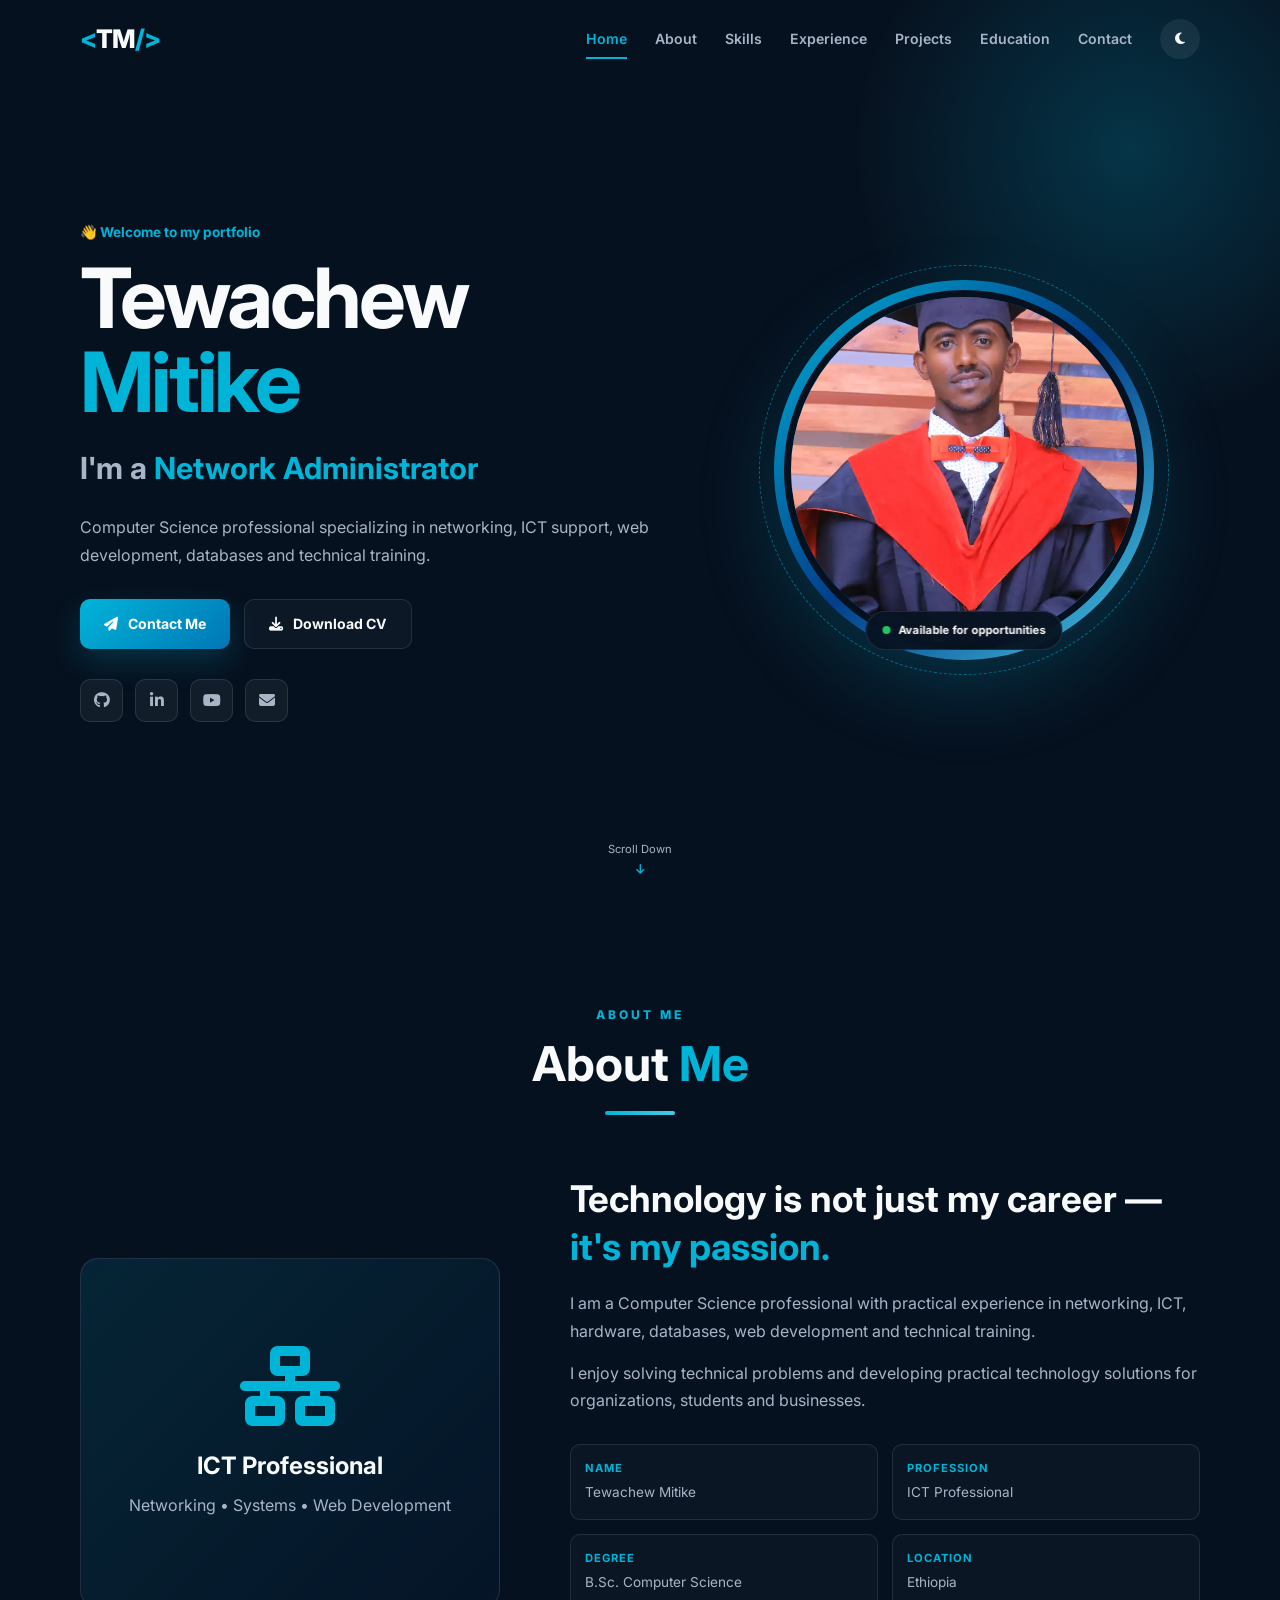
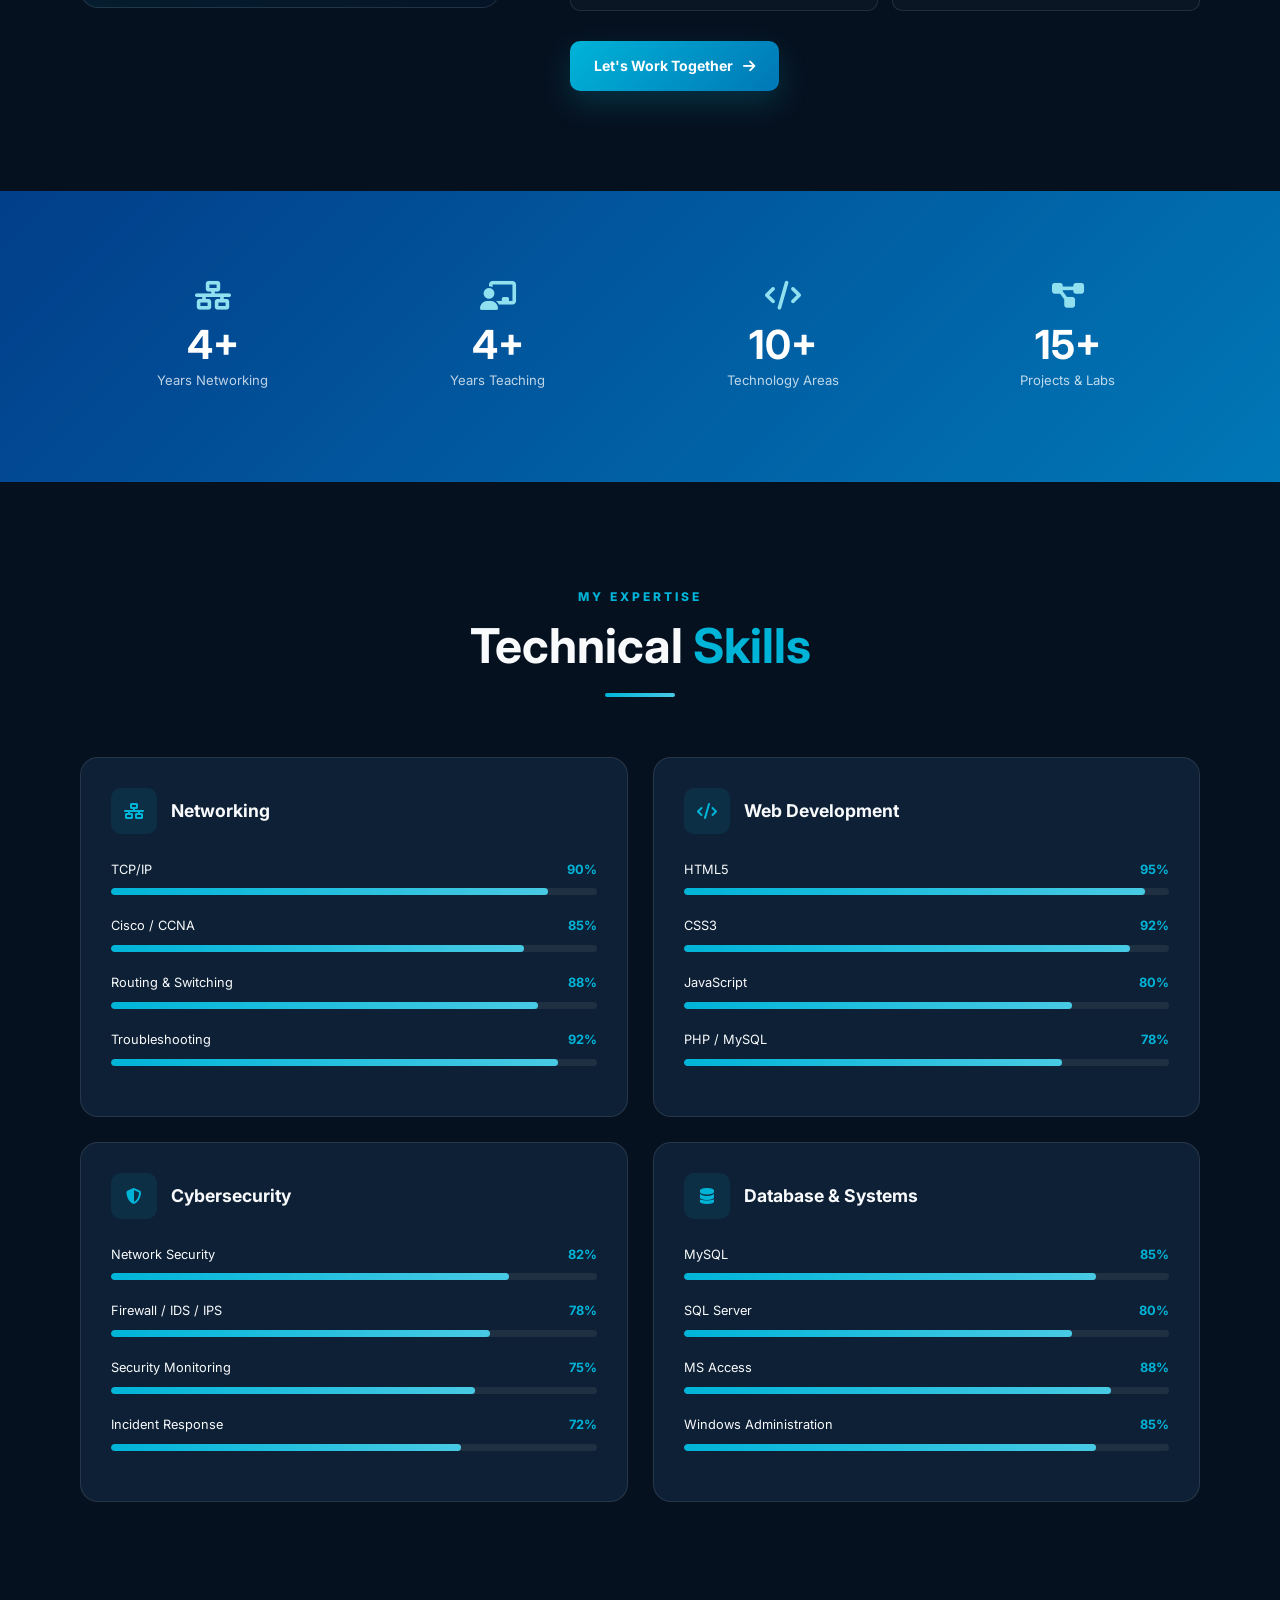
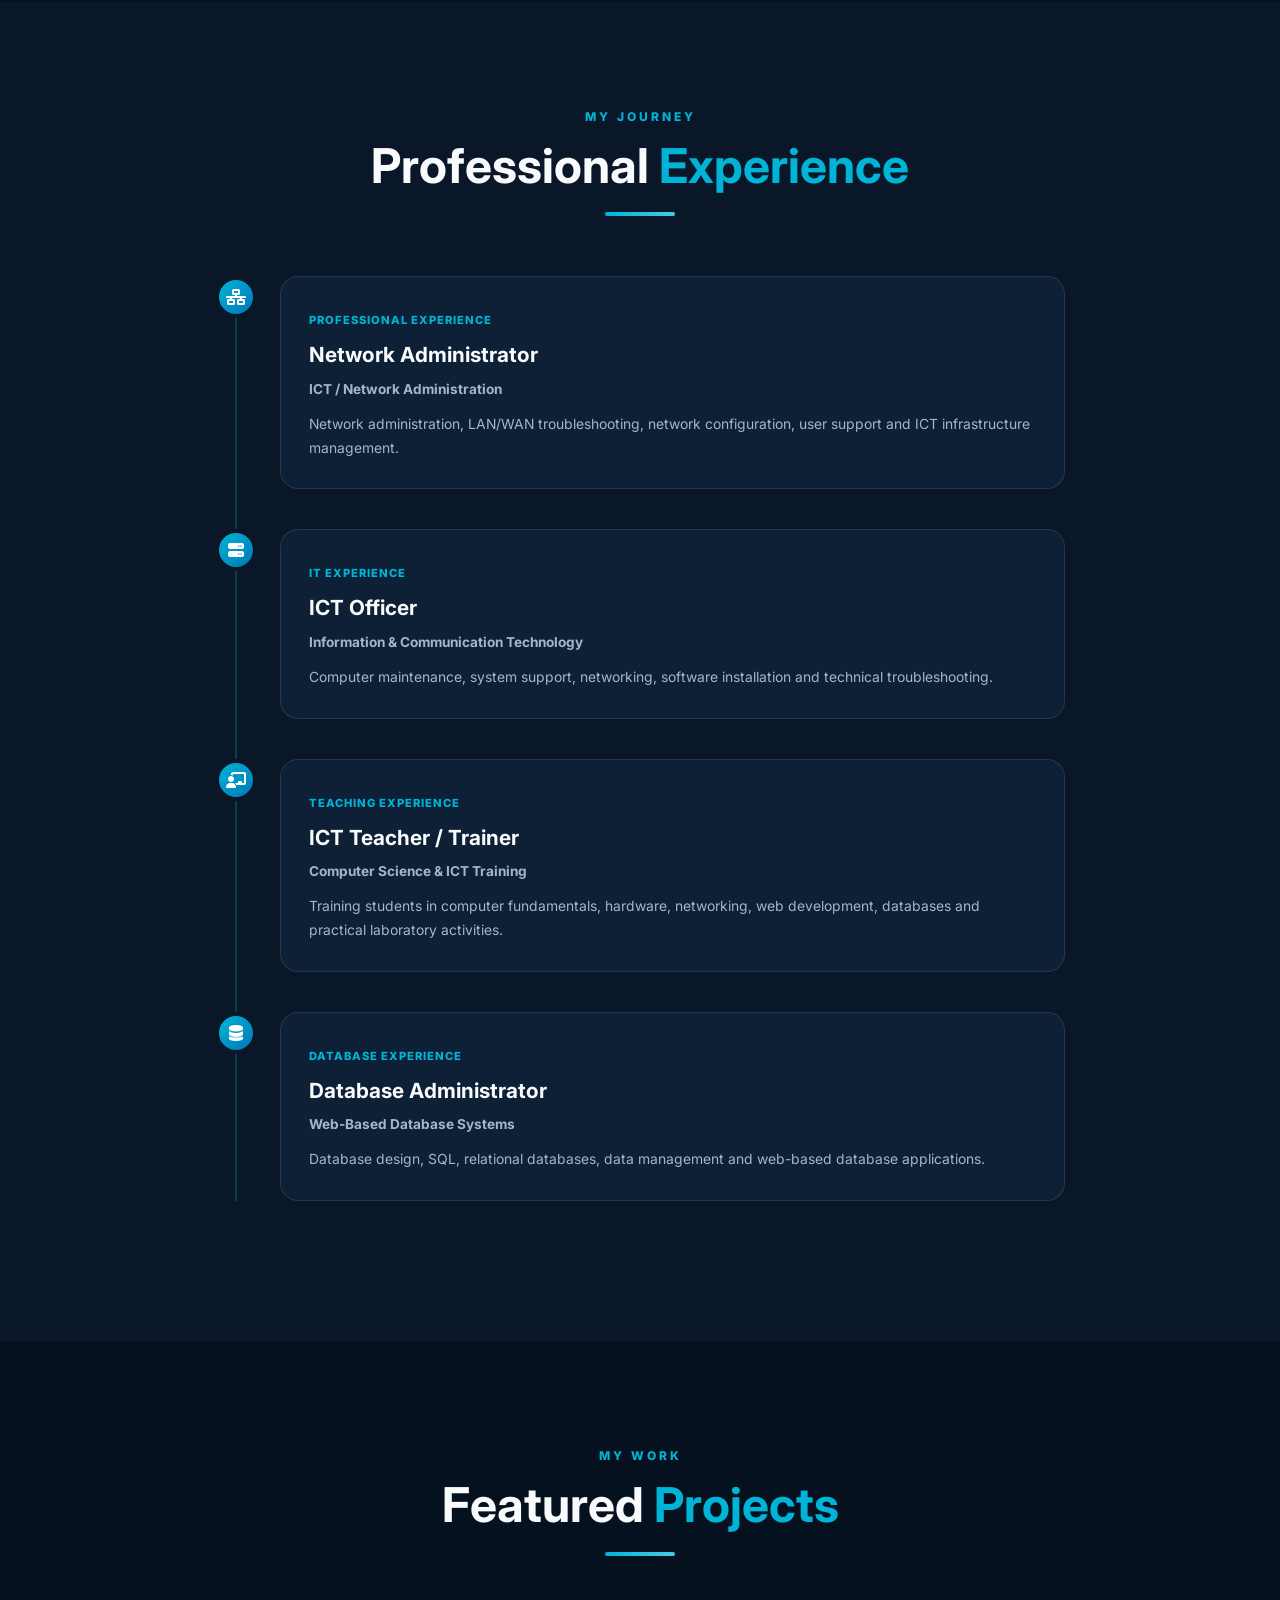
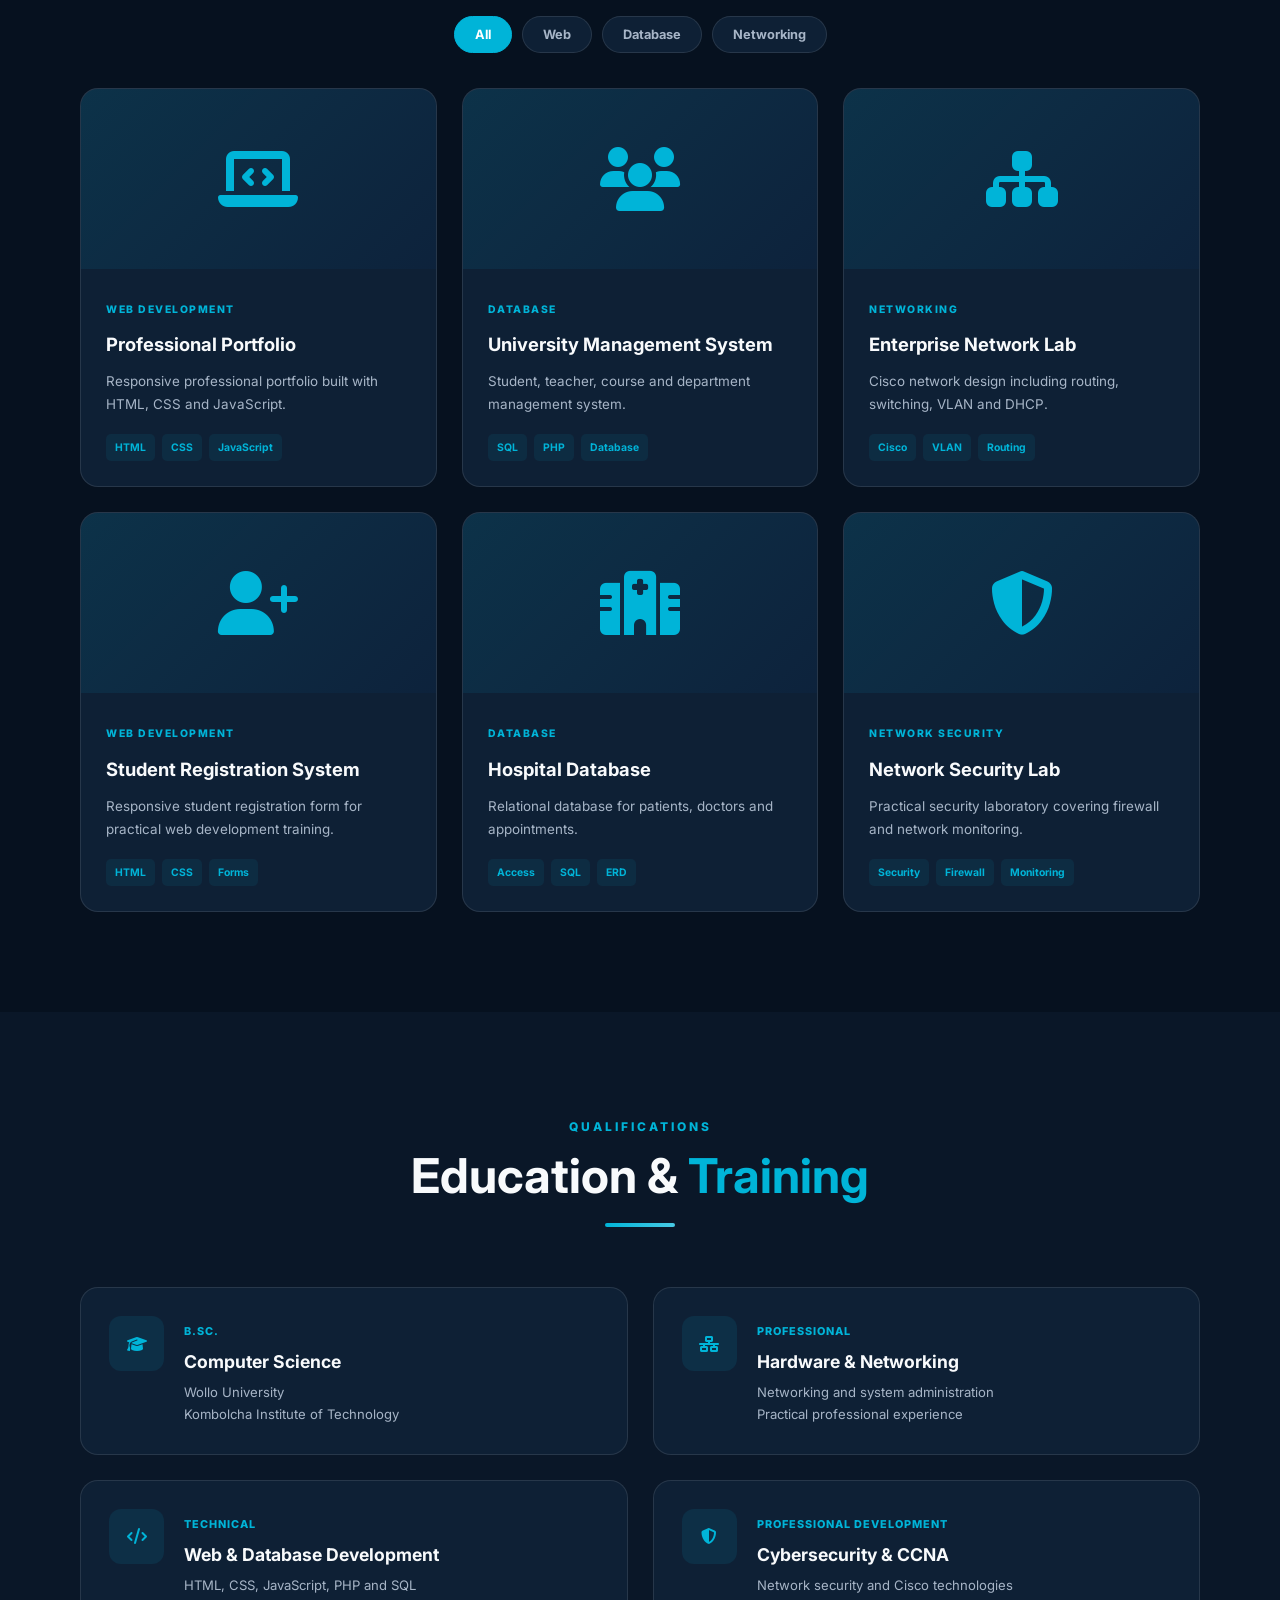
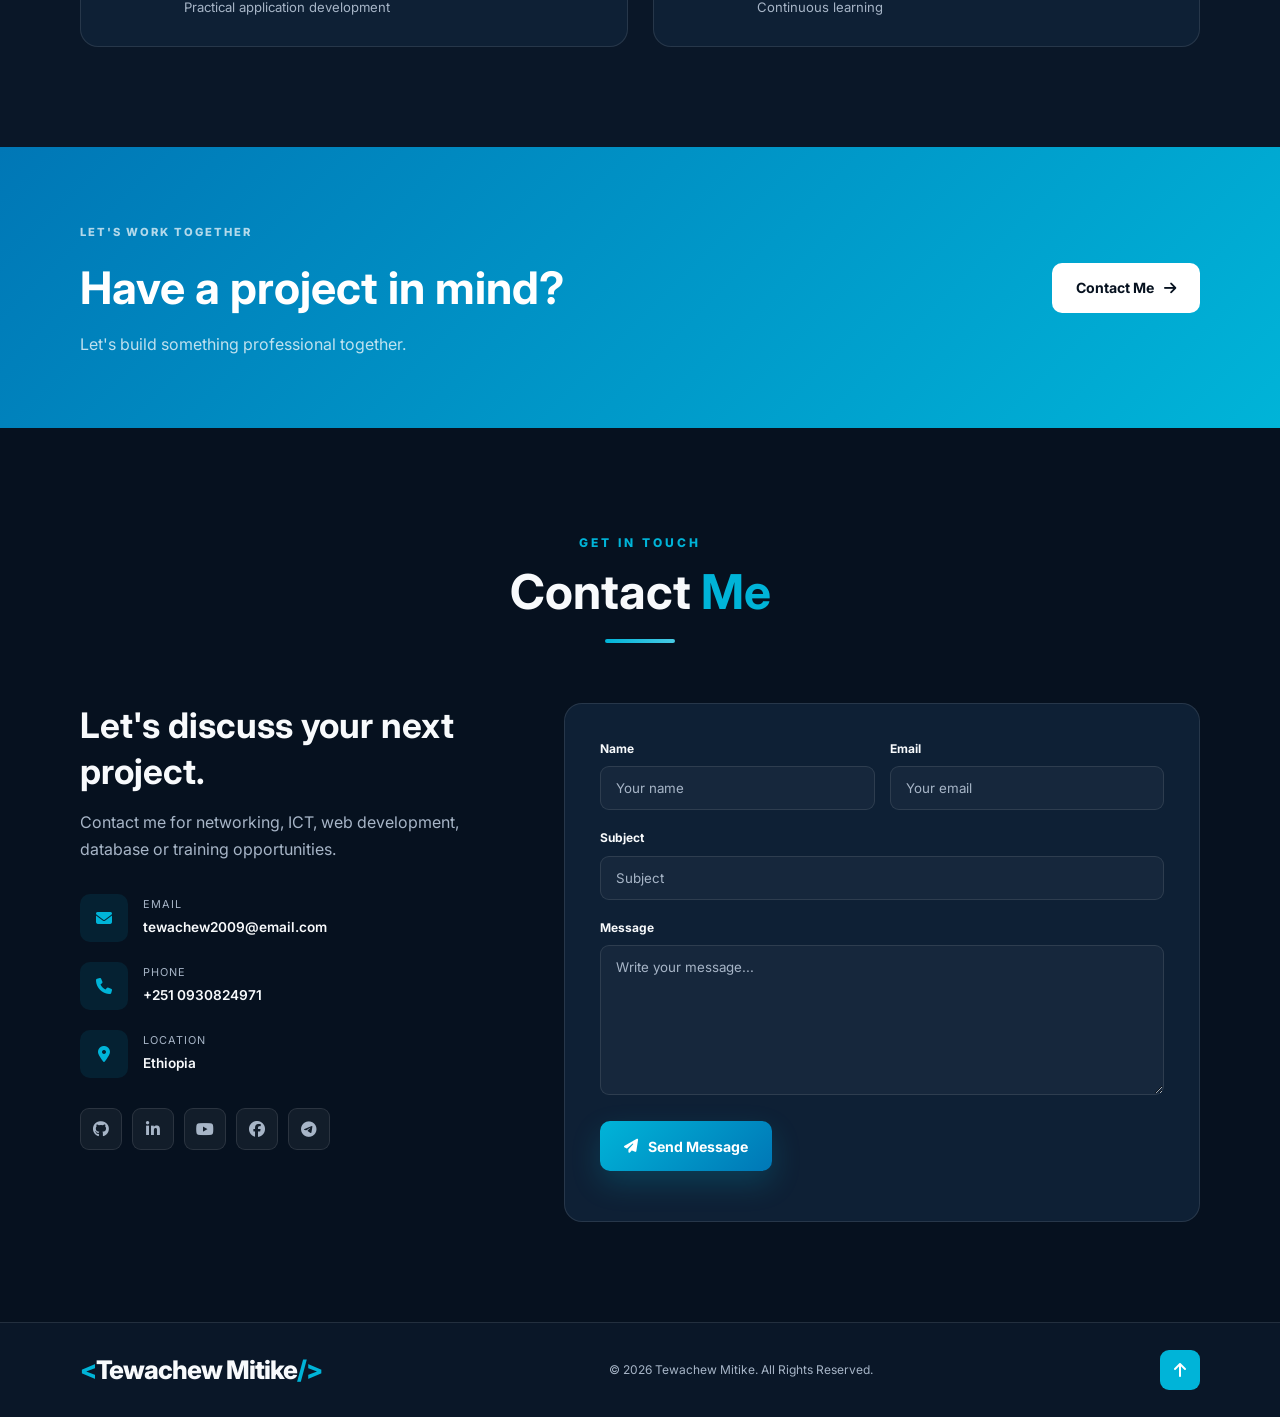
==== indx.html @ 10337244 "Update print statement from 'Hello' to 'Goodbye'" ====
<!DOCTYPE html>
<html lang="en">
<head>
    <meta charset="UTF-8">

    <meta name="viewport"
          content="width=device-width, initial-scale=1.0">

    <meta name="description"
          content="Tewachew Mitike - Network Administrator, ICT Officer and Web Developer">

    <meta name="author" content="Tewachew Mitike">

    <title>Tewachew Mitike | ICT Professional</title>

    <!-- Google Font -->
    <link rel="preconnect" href="https://fonts.googleapis.com">
    <link rel="preconnect"
          href="https://fonts.gstatic.com"
          crossorigin>

    <link href="https://fonts.googleapis.com/css2?family=Inter:wght@400;500;600;700;800&display=swap"
          rel="stylesheet">

    <!-- Font Awesome -->
    <link rel="stylesheet"
          href="https://cdnjs.cloudflare.com/ajax/libs/font-awesome/6.7.2/css/all.min.css">

    <!-- CSS -->
    <link rel="stylesheet" href="style.css">
</head>

<body>

<!-- ================= PRELOADER ================= -->

<div class="preloader" id="preloader">
    <div class="loader"></div>
</div>


<!-- ================= NAVBAR ================= -->

<header class="header" id="header">

    <nav class="navbar container">

        <a href="#home" class="logo">
            <span>&lt;</span>TM<span>/&gt;</span>
        </a>

        <div class="nav-menu" id="navMenu">

            <a href="#home" class="nav-link active">Home</a>
            <a href="#about" class="nav-link">About</a>
            <a href="#skills" class="nav-link">Skills</a>
            <a href="#experience" class="nav-link">Experience</a>
            <a href="#projects" class="nav-link">Projects</a>
            <a href="#education" class="nav-link">Education</a>
            <a href="#contact" class="nav-link">Contact</a>

            <button class="theme-btn"
                    id="themeBtn"
                    aria-label="Change theme">
                <i class="fas fa-moon"></i>
            </button>

        </div>

        <button class="menu-btn"
                id="menuBtn"
                aria-label="Open menu">

            <i class="fas fa-bars"></i>

        </button>

    </nav>

</header>


<!-- ================= MAIN ================= -->

<main>


<!-- ================= HERO ================= -->

<section class="hero" id="home">

    <div class="hero-background"></div>

    <div class="container hero-container">

        <div class="hero-content reveal">

            <span class="welcome">
                👋 Welcome to my portfolio
            </span>

            <h1>
                Tewachew
                <span>Mitike</span>
            </h1>

            <h2>
                I'm a
                <span id="typing"></span>
            </h2>

            <p>
                Computer Science professional specializing in
                networking, ICT support, web development,
                databases and technical training.
            </p>

            <div class="hero-buttons">

                <a href="#contact"
                   class="btn btn-primary">

                    <i class="fas fa-paper-plane"></i>

                    Contact Me

                </a>

                <a href="TewachewCV 1431.pdf"
                   class="btn btn-outline"
                   download>

                    <i class="fas fa-download"></i>

                    Download CV

                </a>

            </div>


            <div class="social-links">

                <a href="https://github.com/"
                   target="_blank"
                   aria-label="GitHub">

                    <i class="fab fa-github"></i>

                </a>

                <a href="https://www.linkedin.com/"
                   target="_blank"
                   aria-label="LinkedIn">

                    <i class="fab fa-linkedin-in"></i>

                </a>

                <a href="https://youtube.com/"
                   target="_blank"
                   aria-label="YouTube">

                    <i class="fab fa-youtube"></i>

                </a>

                <a href="mailto:your@email.com"
                   aria-label="Email">

                    <i class="fas fa-envelope"></i>

                </a>

            </div>

        </div>


        <div class="hero-image reveal">

            <div class="image-circle">

                <img src="profile.jpg"
                     alt="Tewachew Mitike">

            </div>

            <div class="available">
                <span></span>
                Available for opportunities
            </div>

        </div>

    </div>


    <a href="#about" class="scroll-down">

        <span>Scroll Down</span>

        <i class="fas fa-arrow-down"></i>

    </a>

</section>


<!-- ================= ABOUT ================= -->

<section class="section" id="about">

    <div class="container">

        <div class="section-title reveal">

            <span>ABOUT ME</span>

            <h2>
                About <strong>Me</strong>
            </h2>

            <div class="line"></div>

        </div>


        <div class="about-grid">

            <div class="about-card reveal">

                <i class="fas fa-network-wired"></i>

                <h3>
                    ICT Professional
                </h3>

                <p>
                    Networking • Systems • Web Development
                </p>

            </div>


            <div class="about-content reveal">

                <h3>
                    Technology is not just my career —
                    <span>it's my passion.</span>
                </h3>

                <p>
                    I am a Computer Science professional with
                    practical experience in networking, ICT,
                    hardware, databases, web development and
                    technical training.
                </p>

                <p>
                    I enjoy solving technical problems and
                    developing practical technology solutions
                    for organizations, students and businesses.
                </p>


                <div class="personal-info">

                    <div>
                        <strong>Name</strong>
                        <span>Tewachew Mitike</span>
                    </div>

                    <div>
                        <strong>Profession</strong>
                        <span>ICT Professional</span>
                    </div>

                    <div>
                        <strong>Degree</strong>
                        <span>B.Sc. Computer Science</span>
                    </div>

                    <div>
                        <strong>Location</strong>
                        <span>Ethiopia</span>
                    </div>

                </div>

                <a href="#contact"
                   class="btn btn-primary">

                    Let's Work Together

                    <i class="fas fa-arrow-right"></i>

                </a>

            </div>

        </div>

    </div>

</section>


<!-- ================= STATS ================= -->

<section class="stats">

    <div class="container stats-grid">

        <div class="stat reveal">

            <i class="fas fa-network-wired"></i>

            <h3>
                <span data-target="4">0</span>+
            </h3>

            <p>
                Years Networking
            </p>

        </div>


        <div class="stat reveal">

            <i class="fas fa-chalkboard-teacher"></i>

            <h3>
                <span data-target="4">0</span>+
            </h3>

            <p>
                Years Teaching
            </p>

        </div>


        <div class="stat reveal">

            <i class="fas fa-code"></i>

            <h3>
                <span data-target="10">0</span>+
            </h3>

            <p>
                Technology Areas
            </p>

        </div>


        <div class="stat reveal">

            <i class="fas fa-project-diagram"></i>

            <h3>
                <span data-target="15">0</span>+
            </h3>

            <p>
                Projects & Labs
            </p>

        </div>

    </div>

</section>


<!-- ================= SKILLS ================= -->

<section class="section" id="skills">

    <div class="container">

        <div class="section-title reveal">

            <span>MY EXPERTISE</span>

            <h2>
                Technical <strong>Skills</strong>
            </h2>

            <div class="line"></div>

        </div>


        <div class="skills-grid">


            <div class="skill-card reveal">

                <div class="skill-heading">

                    <div class="skill-icon">
                        <i class="fas fa-network-wired"></i>
                    </div>

                    <h3>Networking</h3>

                </div>


                <div class="skill">

                    <div>
                        <span>TCP/IP</span>
                        <b>90%</b>
                    </div>

                    <div class="progress">
                        <span style="width:90%"></span>
                    </div>

                </div>


                <div class="skill">

                    <div>
                        <span>Cisco / CCNA</span>
                        <b>85%</b>
                    </div>

                    <div class="progress">
                        <span style="width:85%"></span>
                    </div>

                </div>


                <div class="skill">

                    <div>
                        <span>Routing & Switching</span>
                        <b>88%</b>
                    </div>

                    <div class="progress">
                        <span style="width:88%"></span>
                    </div>

                </div>


                <div class="skill">

                    <div>
                        <span>Troubleshooting</span>
                        <b>92%</b>
                    </div>

                    <div class="progress">
                        <span style="width:92%"></span>
                    </div>

                </div>

            </div>


            <div class="skill-card reveal">

                <div class="skill-heading">

                    <div class="skill-icon">
                        <i class="fas fa-code"></i>
                    </div>

                    <h3>Web Development</h3>

                </div>


                <div class="skill">

                    <div>
                        <span>HTML5</span>
                        <b>95%</b>
                    </div>

                    <div class="progress">
                        <span style="width:95%"></span>
                    </div>

                </div>


                <div class="skill">

                    <div>
                        <span>CSS3</span>
                        <b>92%</b>
                    </div>

                    <div class="progress">
                        <span style="width:92%"></span>
                    </div>

                </div>


                <div class="skill">

                    <div>
                        <span>JavaScript</span>
                        <b>80%</b>
                    </div>

                    <div class="progress">
                        <span style="width:80%"></span>
                    </div>

                </div>


                <div class="skill">

                    <div>
                        <span>PHP / MySQL</span>
                        <b>78%</b>
                    </div>

                    <div class="progress">
                        <span style="width:78%"></span>
                    </div>

                </div>

            </div>


            <div class="skill-card reveal">

                <div class="skill-heading">

                    <div class="skill-icon">
                        <i class="fas fa-shield-halved"></i>
                    </div>

                    <h3>Cybersecurity</h3>

                </div>


                <div class="skill">

                    <div>
                        <span>Network Security</span>
                        <b>82%</b>
                    </div>

                    <div class="progress">
                        <span style="width:82%"></span>
                    </div>

                </div>


                <div class="skill">

                    <div>
                        <span>Firewall / IDS / IPS</span>
                        <b>78%</b>
                    </div>

                    <div class="progress">
                        <span style="width:78%"></span>
                    </div>

                </div>


                <div class="skill">

                    <div>
                        <span>Security Monitoring</span>
                        <b>75%</b>
                    </div>

                    <div class="progress">
                        <span style="width:75%"></span>
                    </div>

                </div>


                <div class="skill">

                    <div>
                        <span>Incident Response</span>
                        <b>72%</b>
                    </div>

                    <div class="progress">
                        <span style="width:72%"></span>
                    </div>

                </div>

            </div>


            <div class="skill-card reveal">

                <div class="skill-heading">

                    <div class="skill-icon">
                        <i class="fas fa-database"></i>
                    </div>

                    <h3>Database & Systems</h3>

                </div>


                <div class="skill">

                    <div>
                        <span>MySQL</span>
                        <b>85%</b>
                    </div>

                    <div class="progress">
                        <span style="width:85%"></span>
                    </div>

                </div>


                <div class="skill">

                    <div>
                        <span>SQL Server</span>
                        <b>80%</b>
                    </div>

                    <div class="progress">
                        <span style="width:80%"></span>
                    </div>

                </div>


                <div class="skill">

                    <div>
                        <span>MS Access</span>
                        <b>88%</b>
                    </div>

                    <div class="progress">
                        <span style="width:88%"></span>
                    </div>

                </div>


                <div class="skill">

                    <div>
                        <span>Windows Administration</span>
                        <b>85%</b>
                    </div>

                    <div class="progress">
                        <span style="width:85%"></span>
                    </div>

                </div>

            </div>

        </div>

    </div>

</section>


<!-- ================= EXPERIENCE ================= -->

<section class="section alternate"
         id="experience">

    <div class="container">

        <div class="section-title reveal">

            <span>MY JOURNEY</span>

            <h2>
                Professional <strong>Experience</strong>
            </h2>

            <div class="line"></div>

        </div>


        <div class="timeline">


            <div class="timeline-item reveal">

                <div class="timeline-icon">
                    <i class="fas fa-network-wired"></i>
                </div>

                <div class="timeline-content">

                    <span>
                        Professional Experience
                    </span>

                    <h3>
                        Network Administrator
                    </h3>

                    <h4>
                        ICT / Network Administration
                    </h4>
                    

                    <p>
                        Network administration, LAN/WAN
                        troubleshooting, network configuration,
                        user support and ICT infrastructure
                        management.
                    </p>

                </div>

            </div>


            <div class="timeline-item reveal">

                <div class="timeline-icon">
                    <i class="fas fa-server"></i>
                </div>

                <div class="timeline-content">

                    <span>
                        IT Experience
                    </span>

                    <h3>
                        ICT Officer
                    </h3>

                    <h4>
                        Information & Communication Technology
                    </h4>

                    <p>
                        Computer maintenance, system support,
                        networking, software installation and
                        technical troubleshooting.
                    </p>

                </div>

            </div>


            <div class="timeline-item reveal">

                <div class="timeline-icon">
                    <i class="fas fa-chalkboard-teacher"></i>
                </div>

                <div class="timeline-content">

                    <span>
                        Teaching Experience
                    </span>

                    <h3>
                        ICT Teacher / Trainer
                    </h3>

                    <h4>
                        Computer Science & ICT Training
                    </h4>

                    <p>
                        Training students in computer fundamentals,
                        hardware, networking, web development,
                        databases and practical laboratory activities.
                    </p>

                </div>

            </div>


            <div class="timeline-item reveal">

                <div class="timeline-icon">
                    <i class="fas fa-database"></i>
                </div>

                <div class="timeline-content">

                    <span>
                        Database Experience
                    </span>

                    <h3>
                        Database Administrator
                    </h3>

                    <h4>
                        Web-Based Database Systems
                    </h4>

                    <p>
                        Database design, SQL, relational databases,
                        data management and web-based database
                        applications.
                    </p>

                </div>

            </div>

        </div>

    </div>

</section>


<!-- ================= PROJECTS ================= -->

<section class="section" id="projects">

    <div class="container">

        <div class="section-title reveal">

            <span>MY WORK</span>

            <h2>
                Featured <strong>Projects</strong>
            </h2>

            <div class="line"></div>

        </div>


        <div class="filters reveal">

            <button class="filter active"
                    data-filter="all">
                All
            </button>

            <button class="filter"
                    data-filter="web">
                Web
            </button>

            <button class="filter"
                    data-filter="database">
                Database
            </button>

            <button class="filter"
                    data-filter="network">
                Networking
            </button>

        </div>


        <div class="projects-grid">


            <article class="project reveal"
                     data-category="web">

                <div class="project-image">
                    <i class="fas fa-laptop-code"></i>
                </div>

                <div class="project-content">

                    <small>
                        WEB DEVELOPMENT
                    </small>

                    <h3>
                        Professional Portfolio
                    </h3>

                    <p>
                        Responsive professional portfolio
                        built with HTML, CSS and JavaScript.
                    </p>

                    <div class="tags">
                        <span>HTML</span>
                        <span>CSS</span>
                        <span>JavaScript</span>
                    </div>

                </div>

            </article>


            <article class="project reveal"
                     data-category="database">

                <div class="project-image">
                    <i class="fas fa-users"></i>
                </div>

                <div class="project-content">

                    <small>
                        DATABASE
                    </small>

                    <h3>
                        University Management System
                    </h3>

                    <p>
                        Student, teacher, course and department
                        management system.
                    </p>

                    <div class="tags">
                        <span>SQL</span>
                        <span>PHP</span>
                        <span>Database</span>
                    </div>

                </div>

            </article>


            <article class="project reveal"
                     data-category="network">

                <div class="project-image">
                    <i class="fas fa-sitemap"></i>
                </div>

                <div class="project-content">

                    <small>
                        NETWORKING
                    </small>

                    <h3>
                        Enterprise Network Lab
                    </h3>

                    <p>
                        Cisco network design including routing,
                        switching, VLAN and DHCP.
                    </p>

                    <div class="tags">
                        <span>Cisco</span>
                        <span>VLAN</span>
                        <span>Routing</span>
                    </div>

                </div>

            </article>


            <article class="project reveal"
                     data-category="web">

                <div class="project-image">
                    <i class="fas fa-user-plus"></i>
                </div>

                <div class="project-content">

                    <small>
                        WEB DEVELOPMENT
                    </small>

                    <h3>
                        Student Registration System
                    </h3>

                    <p>
                        Responsive student registration form
                        for practical web development training.
                    </p>

                    <div class="tags">
                        <span>HTML</span>
                        <span>CSS</span>
                        <span>Forms</span>
                    </div>

                </div>

            </article>


            <article class="project reveal"
                     data-category="database">

                <div class="project-image">
                    <i class="fas fa-hospital"></i>
                </div>

                <div class="project-content">

                    <small>
                        DATABASE
                    </small>

                    <h3>
                        Hospital Database
                    </h3>

                    <p>
                        Relational database for patients,
                        doctors and appointments.
                    </p>

                    <div class="tags">
                        <span>Access</span>
                        <span>SQL</span>
                        <span>ERD</span>
                    </div>

                </div>

            </article>


            <article class="project reveal"
                     data-category="network">

                <div class="project-image">
                    <i class="fas fa-shield-halved"></i>
                </div>

                <div class="project-content">

                    <small>
                        NETWORK SECURITY
                    </small>

                    <h3>
                        Network Security Lab
                    </h3>

                    <p>
                        Practical security laboratory covering
                        firewall and network monitoring.
                    </p>

                    <div class="tags">
                        <span>Security</span>
                        <span>Firewall</span>
                        <span>Monitoring</span>
                    </div>

                </div>

            </article>

        </div>

    </div>

</section>


<!-- ================= EDUCATION ================= -->

<section class="section alternate"
         id="education">

    <div class="container">

        <div class="section-title reveal">

            <span>QUALIFICATIONS</span>

            <h2>
                Education & <strong>Training</strong>
            </h2>

            <div class="line"></div>

        </div>


        <div class="education-grid">


            <div class="education-card reveal">

                <div class="education-icon">
                    <i class="fas fa-graduation-cap"></i>
                </div>

                <div>

                    <span>B.Sc.</span>

                    <h3>
                        Computer Science
                    </h3>

                    <p>
                        Wollo University
                    </p>

                    <small>
                        Kombolcha Institute of Technology
                    </small>

                </div>

            </div>


            <div class="education-card reveal">

                <div class="education-icon">
                    <i class="fas fa-network-wired"></i>
                </div>

                <div>

                    <span>Professional</span>

                    <h3>
                        Hardware & Networking
                    </h3>

                    <p>
                        Networking and system administration
                    </p>

                    <small>
                        Practical professional experience
                    </small>

                </div>

            </div>


            <div class="education-card reveal">

                <div class="education-icon">
                    <i class="fas fa-code"></i>
                </div>

                <div>

                    <span>Technical</span>

                    <h3>
                        Web & Database Development
                    </h3>

                    <p>
                        HTML, CSS, JavaScript, PHP and SQL
                    </p>

                    <small>
                        Practical application development
                    </small>

                </div>

            </div>


            <div class="education-card reveal">

                <div class="education-icon">
                    <i class="fas fa-shield-halved"></i>
                </div>

                <div>

                    <span>Professional Development</span>

                    <h3>
                        Cybersecurity & CCNA
                    </h3>

                    <p>
                        Network security and Cisco technologies
                    </p>

                    <small>
                        Continuous learning
                    </small>

                </div>

            </div>

        </div>

    </div>

</section>


<!-- ================= CTA ================= -->

<section class="cta">

    <div class="container cta-content reveal">

        <div>

            <span>
                LET'S WORK TOGETHER
            </span>

            <h2>
                Have a project in mind?
            </h2>

            <p>
                Let's build something professional together.
            </p>

        </div>

        <a href="#contact"
           class="btn btn-white">

            Contact Me

            <i class="fas fa-arrow-right"></i>

        </a>

    </div>

</section>


<!-- ================= CONTACT ================= -->

<section class="section" id="contact">

    <div class="container">

        <div class="section-title reveal">

            <span>GET IN TOUCH</span>

            <h2>
                Contact <strong>Me</strong>
            </h2>

            <div class="line"></div>

        </div>


        <div class="contact-grid">


            <div class="contact-info reveal">

                <h3>
                    Let's discuss your next project.
                </h3>

                <p>
                    Contact me for networking, ICT,
                    web development, database or
                    training opportunities.
                </p>


                <div class="contact-item">

                    <div class="contact-icon">
                        <i class="fas fa-envelope"></i>
                    </div>

                    <div>

                        <small>Email</small>

                        <a href="tewachew2009@email.com">
                            tewachew2009@email.com
                        </a>

                    </div>

                </div>


                <div class="contact-item">

                    <div class="contact-icon">
                        <i class="fas fa-phone"></i>
                    </div>

                    <div>

                        <small>Phone</small>

                        <a href="tel:+2510930824971">
                            +251 0930824971
                        </a>

                    </div>

                </div>


                <div class="contact-item">

                    <div class="contact-icon">
                        <i class="fas fa-location-dot"></i>
                    </div>

                    <div>

                        <small>Location</small>

                        <span>
                            Ethiopia
                        </span>

                    </div>

                </div>


                <div class="contact-social">

                    <a href="https://github.com/"
                       target="_blank">
                        <i class="fab fa-github"></i>
                    </a>

                    <a href="https://www.linkedin.com/"
                       target="_blank">
                        <i class="fab fa-linkedin-in"></i>
                    </a>

                    <a href="https://youtube.com/"
                       target="_blank">
                        <i class="fab fa-youtube"></i>
                    </a>
                    <a href="https://facebook.com/"
                       target="_blank">
                        <i class="fab fa-facebook"></i>
                    </a>
                    <!-- Telegram Link -->
  <a href="https://t.me/gewone" target="_blank" >
  
    <i class="fab fa-telegram"></i>
    
    
</a>

                </div>

            </div>


            <form class="contact-form"
                  id="contactForm"
                  name="contact"
                  method="POST"
                  data-netlify="true">

                <input type="hidden"
                       name="form-name"
                       value="contact">


                <div class="form-row">

                    <div class="form-group">

                        <label for="name">
                            Name
                        </label>

                        <input
                            type="text"
                            id="name"
                            name="name"
                            placeholder="Your name"
                            required>

                    </div>


                    <div class="form-group">

                        <label for="email">
                            Email
                        </label>

                        <input
                            type="email"
                            id="email"
                            name="email"
                            placeholder="Your email"
                            required>

                    </div>

                </div>


                <div class="form-group">

                    <label for="subject">
                        Subject
                    </label>

                    <input
                        type="text"
                        id="subject"
                        name="subject"
                        placeholder="Subject"
                        required>

                </div>


                <div class="form-group">

                    <label for="message">
                        Message
                    </label>

                    <textarea
                        id="message"
                        name="message"
                        rows="7"
                        placeholder="Write your message..."
                        required></textarea>

                </div>


                <button type="submit"
                        class="btn btn-primary">

                    <i class="fas fa-paper-plane"></i>

                    Send Message

                </button>

                <p id="formMessage"></p>

            </form>

        </div>

    </div>

</section>

</main>


<!-- ================= FOOTER ================= -->

<footer class="footer">

    <div class="container footer-container">

        <a href="#home" class="logo">
            <span>&lt;</span>Tewachew Mitike<span>/&gt;</span>
        </a>

        <p>
            © <span id="year"></span>
            Tewachew Mitike.
            All Rights Reserved.
        </p>

        <a href="#home"
           class="back-top">

            <i class="fas fa-arrow-up"></i>

        </a>

    </div>

</footer>


<!-- JavaScript -->
<script src="script.js"></script>

</body>
</html>
---- style.css ----
/* =====================================================
   TEWACHEW MITIKE PORTFOLIO
   MODERN RESPONSIVE CSS
===================================================== */


/* ================= VARIABLES ================= */

:root {

    --primary: #00b4d8;
    --primary-dark: #0077b6;
    --secondary: #48cae4;

    --background: #06111f;
    --background-2: #0a1728;

    --card: #0e2035;

    --text: #f8fafc;
    --muted: #a7b5c7;

    --border: rgba(255,255,255,.1);

    --white: #ffffff;

    --radius: 18px;

    --shadow:
        0 20px 60px rgba(0,0,0,.25);

    --transition:
        .35s ease;
}


/* ================= LIGHT MODE ================= */

body.light {

    --background: #f6f9fc;
    --background-2: #edf3f8;

    --card: #ffffff;

    --text: #102033;
    --muted: #526173;

    --border: rgba(15,32,53,.1);
}


/* ================= RESET ================= */

* {

    margin: 0;
    padding: 0;

    box-sizing: border-box;
}


html {

    scroll-behavior: smooth;
}


body {

    font-family:
        "Inter",
        Arial,
        sans-serif;

    background: var(--background);

    color: var(--text);

    line-height: 1.7;

    overflow-x: hidden;

    transition:
        background .3s ease,
        color .3s ease;
}


body,
button,
input,
textarea {

    font-family:
        "Inter",
        Arial,
        sans-serif;
}


a {

    text-decoration: none;

    color: inherit;
}


button {

    cursor: pointer;

    border: none;
}


img {

    display: block;

    max-width: 100%;
}


/* ================= CONTAINER ================= */

.container {

    width: min(1120px, 92%);

    margin: auto;
}


/* ================= SECTIONS ================= */

.section {

    padding: 100px 0;
}


.alternate {

    background:
        var(--background-2);
}


/* ================= SECTION TITLE ================= */

.section-title {

    text-align: center;

    margin-bottom: 60px;
}


.section-title > span {

    color: var(--primary);

    font-size: .75rem;

    font-weight: 800;

    letter-spacing: 3px;
}


.section-title h2 {

    font-size:
        clamp(2rem, 5vw, 3rem);

    line-height: 1.2;

    margin-top: 8px;
}


.section-title strong {

    color: var(--primary);
}


.line {

    width: 70px;

    height: 4px;

    margin: 18px auto 0;

    border-radius: 20px;

    background:
        linear-gradient(
            90deg,
            var(--primary),
            var(--secondary)
        );
}


/* ================= PRELOADER ================= */

.preloader {

    position: fixed;

    inset: 0;

    z-index: 9999;

    display: grid;

    place-items: center;

    background:
        var(--background);

    transition:
        opacity .5s,
        visibility .5s;
}


.preloader.hide {

    opacity: 0;

    visibility: hidden;
}


.loader {

    width: 55px;

    height: 55px;

    border:
        4px solid rgba(255,255,255,.12);

    border-top-color:
        var(--primary);

    border-radius: 50%;

    animation:
        spin 1s linear infinite;
}


@keyframes spin {

    to {
        transform: rotate(360deg);
    }
}


/* ================= NAVBAR ================= */

.header {

    position: fixed;

    top: 0;

    left: 0;

    width: 100%;

    z-index: 1000;

    transition:
        var(--transition);
}


.header.scrolled {

    background:
        rgba(6,17,31,.9);

    backdrop-filter:
        blur(18px);

    border-bottom:
        1px solid var(--border);

    box-shadow:
        0 10px 40px rgba(0,0,0,.15);
}


body.light .header.scrolled {

    background:
        rgba(246,249,252,.9);
}


.navbar {

    min-height: 78px;

    display: flex;

    align-items: center;

    justify-content: space-between;
}


/* ================= LOGO ================= */

.logo {

    font-size: 1.6rem;

    font-weight: 800;

    letter-spacing: -1px;
}


.logo span {

    color: var(--primary);
}


/* ================= NAV MENU ================= */

.nav-menu {

    display: flex;

    align-items: center;

    gap: 28px;
}


.nav-link {

    position: relative;

    color: var(--muted);

    font-size: .88rem;

    font-weight: 600;

    transition:
        var(--transition);
}


.nav-link:hover,
.nav-link.active {

    color: var(--primary);
}


.nav-link::after {

    content: "";

    position: absolute;

    left: 0;

    bottom: -8px;

    width: 0;

    height: 2px;

    background:
        var(--primary);

    transition:
        var(--transition);
}


.nav-link:hover::after,
.nav-link.active::after {

    width: 100%;
}


/* ================= THEME BUTTON ================= */

.theme-btn {

    width: 40px;

    height: 40px;

    display: grid;

    place-items: center;

    border-radius: 50%;

    background:
        rgba(255,255,255,.07);

    color: var(--text);

    transition:
        var(--transition);
}


.theme-btn:hover {

    background:
        var(--primary);

    color: white;

    transform:
        rotate(20deg);
}


/* ================= MENU BUTTON ================= */

.menu-btn {

    display: none;

    width: 42px;

    height: 42px;

    border-radius: 10px;

    color: var(--text);

    background:
        rgba(255,255,255,.07);

    font-size: 1.2rem;
}


/* ================= HERO ================= */

.hero {

    min-height: 100vh;

    display: flex;

    align-items: center;

    position: relative;

    overflow: hidden;

    padding:
        120px 0 80px;
}


.hero-background {

    position: absolute;

    width: 600px;

    height: 600px;

    top: -150px;

    right: -150px;

    border-radius: 50%;

    background:
        radial-gradient(
            circle,
            rgba(0,180,216,.22),
            transparent 65%
        );

    pointer-events: none;
}


.hero-container {

    display: grid;

    grid-template-columns:
        1.1fr .9fr;

    gap: 70px;

    align-items: center;
}


/* ================= HERO TEXT ================= */

.welcome {

    display: inline-block;

    color: var(--primary);

    font-size: .85rem;

    font-weight: 700;

    margin-bottom: 12px;
}


.hero h1 {

    font-size:
        clamp(3rem, 7vw, 5.2rem);

    line-height: 1;

    letter-spacing: -3px;
}


.hero h1 span {

    color: var(--primary);
}


.hero h2 {

    font-size:
        clamp(1.3rem, 3vw, 1.9rem);

    color: var(--muted);

    margin:
        20px 0;
}


.hero h2 span {

    color: var(--primary);
}


.hero-content > p {

    max-width: 650px;

    color: var(--muted);

    margin-bottom: 30px;
}


/* ================= BUTTONS ================= */

.hero-buttons {

    display: flex;

    flex-wrap: wrap;

    gap: 14px;

    margin-bottom: 30px;
}


.btn {

    min-height: 50px;

    padding:
        0 24px;

    display: inline-flex;

    align-items: center;

    justify-content: center;

    gap: 10px;

    border-radius: 10px;

    font-size: .88rem;

    font-weight: 700;

    transition:
        var(--transition);
}


.btn-primary {

    color: white;

    background:
        linear-gradient(
            135deg,
            var(--primary),
            var(--primary-dark)
        );

    box-shadow:
        0 12px 30px
        rgba(0,180,216,.2);
}


.btn-primary:hover {

    transform:
        translateY(-4px);

    box-shadow:
        0 18px 35px
        rgba(0,180,216,.3);
}


.btn-outline {

    color: var(--text);

    border:
        1px solid var(--border);

    background:
        rgba(255,255,255,.03);
}


.btn-outline:hover {

    color: var(--primary);

    border-color:
        var(--primary);

    transform:
        translateY(-4px);
}


.btn-white {

    background:
        white;

    color:
        #06111f;
}


.btn-white:hover {

    transform:
        translateY(-4px);

    box-shadow:
        0 15px 30px rgba(0,0,0,.2);
}


/* ================= SOCIAL ================= */

.social-links {

    display: flex;

    gap: 12px;
}


.social-links a {

    width: 43px;

    height: 43px;

    display: grid;

    place-items: center;

    border-radius: 10px;

    color: var(--muted);

    background:
        rgba(255,255,255,.05);

    border:
        1px solid var(--border);

    transition:
        var(--transition);
}


.social-links a:hover {

    color: white;

    background:
        var(--primary);

    border-color:
        var(--primary);

    transform:
        translateY(-4px);
}


/* ================= PROFILE IMAGE ================= */

.hero-image {

    display: flex;

    justify-content: center;

    align-items: center;

    position: relative;
}


.image-circle {

    width:
        min(380px, 75vw);

    aspect-ratio: 1;

    padding: 10px;

    border-radius: 50%;

    background:
        linear-gradient(
            135deg,
            var(--primary),
            #023e8a,
            var(--secondary)
        );

    box-shadow:
        0 30px 80px
        rgba(0,180,216,.2);

    position: relative;

    z-index: 2;
}


.image-circle::before {

    content: "";

    position: absolute;

    inset: -15px;

    border:
        1px dashed
        rgba(0,180,216,.5);

    border-radius: 50%;

    animation:
        rotate 20s linear infinite;

    z-index: -1;
}


@keyframes rotate {

    to {
        transform:
            rotate(360deg);
    }
}


.image-circle img {

    width: 100%;

    height: 100%;

    object-fit: cover;

    border-radius: 50%;

    border:
        7px solid var(--background);
}


.available {

    position: absolute;

    bottom: 10px;

    left: 50%;

    transform:
        translateX(-50%);

    width: max-content;

    padding:
        9px 16px;

    border-radius: 30px;

    color: white;

    background:
        rgba(6,17,31,.9);

    backdrop-filter:
        blur(12px);

    font-size: .7rem;

    font-weight: 700;

    border:
        1px solid var(--border);

    z-index: 3;
}


.available span {

    display: inline-block;

    width: 8px;

    height: 8px;

    margin-right: 5px;

    border-radius: 50%;

    background: #22c55e;
}


/* ================= SCROLL ================= */

.scroll-down {

    position: absolute;

    bottom: 25px;

    left: 50%;

    transform:
        translateX(-50%);

    display: flex;

    flex-direction: column;

    align-items: center;

    gap: 5px;

    color: var(--muted);

    font-size: .7rem;
}


.scroll-down i {

    color: var(--primary);

    animation:
        bounce 1.5s infinite;
}


@keyframes bounce {

    50% {
        transform:
            translateY(6px);
    }
}


/* ================= ABOUT ================= */

.about-grid {

    display: grid;

    grid-template-columns:
        .8fr 1.2fr;

    gap: 70px;

    align-items: center;
}


.about-card {

    min-height: 350px;

    display: flex;

    flex-direction: column;

    align-items: center;

    justify-content: center;

    text-align: center;

    padding: 40px;

    border:
        1px solid var(--border);

    border-radius:
        var(--radius);

    background:
        linear-gradient(
            135deg,
            rgba(0,180,216,.12),
            rgba(2,62,138,.08)
        );
}


.about-card i {

    font-size: 5rem;

    color: var(--primary);

    margin-bottom: 20px;
}


.about-card h3 {

    font-size: 1.5rem;
}


.about-card p {

    color: var(--muted);

    margin-top: 5px;
}


.about-content h3 {

    font-size:
        clamp(1.6rem, 4vw, 2.3rem);

    line-height: 1.3;

    margin-bottom: 20px;
}


.about-content h3 span {

    color: var(--primary);
}


.about-content > p {

    color: var(--muted);

    margin-bottom: 15px;
}


.personal-info {

    display: grid;

    grid-template-columns:
        1fr 1fr;

    gap: 14px;

    margin:
        30px 0;
}


.personal-info div {

    padding: 14px;

    border:
        1px solid var(--border);

    border-radius: 10px;

    background:
        rgba(255,255,255,.025);
}


.personal-info strong {

    display: block;

    color: var(--primary);

    font-size: .7rem;

    text-transform: uppercase;

    letter-spacing: 1px;
}


.personal-info span {

    color: var(--muted);

    font-size: .85rem;
}


/* ================= STATS ================= */

.stats {

    padding:
        70px 0;

    background:
        linear-gradient(
            135deg,
            #023e8a,
            #0077b6
        );
}


.stats-grid {

    display: grid;

    grid-template-columns:
        repeat(4, 1fr);

    gap: 20px;
}


.stat {

    text-align: center;

    color: white;

    padding: 20px;
}


.stat i {

    color: #90e0ef;

    font-size: 1.8rem;

    margin-bottom: 12px;
}


.stat h3 {

    font-size: 2.5rem;

    line-height: 1.2;
}


.stat p {

    color:
        rgba(255,255,255,.75);

    font-size: .82rem;
}


/* ================= SKILLS ================= */

.skills-grid {

    display: grid;

    grid-template-columns:
        repeat(2, 1fr);

    gap: 25px;
}


.skill-card {

    padding: 30px;

    border:
        1px solid var(--border);

    border-radius:
        var(--radius);

    background:
        var(--card);

    transition:
        var(--transition);
}


.skill-card:hover {

    transform:
        translateY(-7px);

    border-color:
        rgba(0,180,216,.35);

    box-shadow:
        var(--shadow);
}


.skill-heading {

    display: flex;

    align-items: center;

    gap: 14px;

    margin-bottom: 25px;
}


.skill-icon {

    width: 46px;

    height: 46px;

    display: grid;

    place-items: center;

    border-radius: 10px;

    color: var(--primary);

    background:
        rgba(0,180,216,.1);
}


.skill-heading h3 {

    font-size: 1.1rem;
}


.skill {

    margin-bottom: 20px;
}


.skill > div:first-child {

    display: flex;

    justify-content: space-between;

    font-size: .8rem;

    margin-bottom: 8px;
}


.skill b {

    color: var(--primary);
}


.progress {

    height: 7px;

    overflow: hidden;

    border-radius: 20px;

    background:
        rgba(255,255,255,.07);
}


.progress span {

    display: block;

    height: 100%;

    border-radius: inherit;

    background:
        linear-gradient(
            90deg,
            var(--primary),
            var(--secondary)
        );
}


/* ================= TIMELINE ================= */

.timeline {

    max-width: 850px;

    margin: auto;

    position: relative;
}


.timeline::before {

    content: "";

    position: absolute;

    left: 20px;

    top: 0;

    bottom: 0;

    width: 2px;

    background:
        rgba(0,180,216,.25);
}


.timeline-item {

    position: relative;

    padding-left: 65px;

    margin-bottom: 40px;
}


.timeline-icon {

    position: absolute;

    left: 0;

    top: 0;

    width: 42px;

    height: 42px;

    display: grid;

    place-items: center;

    border-radius: 50%;

    color: white;

    background:
        linear-gradient(
            135deg,
            var(--primary),
            var(--primary-dark)
        );

    border:
        4px solid var(--background-2);

    z-index: 2;
}


.timeline-content {

    padding: 28px;

    border:
        1px solid var(--border);

    border-radius:
        var(--radius);

    background:
        var(--card);

    transition:
        var(--transition);
}


.timeline-content:hover {

    transform:
        translateX(6px);

    border-color:
        rgba(0,180,216,.35);
}


.timeline-content > span {

    color: var(--primary);

    font-size: .7rem;

    font-weight: 800;

    letter-spacing: 1px;

    text-transform: uppercase;
}


.timeline-content h3 {

    font-size: 1.3rem;

    margin-top: 5px;
}


.timeline-content h4 {

    color: var(--muted);

    font-size: .85rem;

    margin:
        5px 0 12px;
}


.timeline-content p {

    color: var(--muted);

    font-size: .87rem;
}


/* ================= FILTERS ================= */

.filters {

    display: flex;

    justify-content: center;

    flex-wrap: wrap;

    gap: 10px;

    margin-bottom: 35px;
}


.filter {

    padding:
        10px 20px;

    border-radius: 30px;

    color: var(--muted);

    background:
        var(--card);

    border:
        1px solid var(--border);

    font-size: .8rem;

    font-weight: 700;

    transition:
        var(--transition);
}


.filter:hover,
.filter.active {

    color: white;

    background:
        var(--primary);

    border-color:
        var(--primary);
}


/* ================= PROJECTS ================= */

.projects-grid {

    display: grid;

    grid-template-columns:
        repeat(3, 1fr);

    gap: 25px;
}


.project {

    overflow: hidden;

    border:
        1px solid var(--border);

    border-radius:
        var(--radius);

    background:
        var(--card);

    transition:
        var(--transition);
}


.project:hover {

    transform:
        translateY(-8px);

    border-color:
        rgba(0,180,216,.35);

    box-shadow:
        var(--shadow);
}


.project.hide {

    display: none;
}


.project-image {

    height: 180px;

    display: grid;

    place-items: center;

    color: var(--primary);

    font-size: 4rem;

    background:
        linear-gradient(
            135deg,
            rgba(0,180,216,.12),
            rgba(2,62,138,.08)
        );
}


.project-content {

    padding: 25px;
}


.project-content small {

    color: var(--primary);

    font-size: .65rem;

    font-weight: 800;

    letter-spacing: 1.5px;
}


.project-content h3 {

    margin:
        8px 0 10px;

    font-size: 1.15rem;
}


.project-content p {

    color: var(--muted);

    font-size: .84rem;
}


.tags {

    display: flex;

    flex-wrap: wrap;

    gap: 7px;

    margin-top: 18px;
}


.tags span {

    padding:
        5px 9px;

    border-radius: 5px;

    color: var(--primary);

    background:
        rgba(0,180,216,.08);

    font-size: .65rem;

    font-weight: 700;
}


/* ================= EDUCATION ================= */

.education-grid {

    display: grid;

    grid-template-columns:
        repeat(2, 1fr);

    gap: 25px;
}


.education-card {

    display: flex;

    gap: 20px;

    padding: 28px;

    border:
        1px solid var(--border);

    border-radius:
        var(--radius);

    background:
        var(--card);

    transition:
        var(--transition);
}


.education-card:hover {

    transform:
        translateY(-6px);

    border-color:
        rgba(0,180,216,.35);
}


.education-icon {

    flex-shrink: 0;

    width: 55px;

    height: 55px;

    display: grid;

    place-items: center;

    border-radius: 12px;

    color: var(--primary);

    background:
        rgba(0,180,216,.1);
}


.education-card span {

    color: var(--primary);

    font-size: .68rem;

    font-weight: 800;

    text-transform: uppercase;

    letter-spacing: 1px;
}


.education-card h3 {

    font-size: 1.1rem;

    margin:
        4px 0;
}


.education-card p,
.education-card small {

    color: var(--muted);

    font-size: .82rem;
}


.education-card small {

    display: block;
}


/* ================= CTA ================= */

.cta {

    padding:
        70px 0;

    background:
        linear-gradient(
            135deg,
            var(--primary-dark),
            var(--primary)
        );
}


.cta-content {

    display: flex;

    align-items: center;

    justify-content: space-between;

    gap: 30px;
}


.cta-content > div > span {

    color:
        rgba(255,255,255,.7);

    font-size: .7rem;

    font-weight: 800;

    letter-spacing: 2px;
}


.cta-content h2 {

    color: white;

    font-size:
        clamp(1.8rem, 4vw, 2.8rem);

    margin:
        5px 0;
}


.cta-content p {

    color:
        rgba(255,255,255,.75);
}


/* ================= CONTACT ================= */

.contact-grid {

    display: grid;

    grid-template-columns:
        .8fr 1.2fr;

    gap: 60px;
}


.contact-info h3 {

    font-size:
        clamp(1.6rem, 4vw, 2.2rem);

    line-height: 1.3;

    margin-bottom: 15px;
}


.contact-info > p {

    color: var(--muted);

    margin-bottom: 30px;
}


.contact-item {

    display: flex;

    align-items: center;

    gap: 15px;

    margin-bottom: 20px;
}


.contact-icon {

    flex-shrink: 0;

    width: 48px;

    height: 48px;

    display: grid;

    place-items: center;

    border-radius: 10px;

    color: var(--primary);

    background:
        rgba(0,180,216,.1);
}


.contact-item small {

    display: block;

    color: var(--muted);

    font-size: .68rem;

    text-transform: uppercase;

    letter-spacing: 1px;
}


.contact-item a,
.contact-item div > span {

    font-size: .85rem;

    font-weight: 600;
}


.contact-social {

    display: flex;

    gap: 10px;

    margin-top: 30px;
}


.contact-social a {

    width: 42px;

    height: 42px;

    display: grid;

    place-items: center;

    border-radius: 9px;

    color: var(--muted);

    background:
        rgba(255,255,255,.05);

    border:
        1px solid var(--border);

    transition:
        var(--transition);
}


.contact-social a:hover {

    color: white;

    background:
        var(--primary);

    border-color:
        var(--primary);

    transform:
        translateY(-4px);
}


/* ================= FORM ================= */

.contact-form {

    padding: 35px;

    border:
        1px solid var(--border);

    border-radius:
        var(--radius);

    background:
        var(--card);
}


.form-row {

    display: grid;

    grid-template-columns:
        1fr 1fr;

    gap: 15px;
}


.form-group {

    margin-bottom: 18px;
}


.form-group label {

    display: block;

    margin-bottom: 7px;

    font-size: .75rem;

    font-weight: 700;
}


.form-group input,
.form-group textarea {

    width: 100%;

    padding:
        13px 15px;

    outline: none;

    border:
        1px solid var(--border);

    border-radius: 9px;

    color: var(--text);

    background:
        rgba(255,255,255,.035);

    transition:
        var(--transition);
}


.form-group textarea {

    resize: vertical;

    min-height: 150px;
}


.form-group input:focus,
.form-group textarea:focus {

    border-color:
        var(--primary);

    box-shadow:
        0 0 0 3px
        rgba(0,180,216,.08);
}


.form-group input::placeholder,
.form-group textarea::placeholder {

    color:
        var(--muted);
}


#formMessage {

    margin-top: 15px;

    font-size: .8rem;
}


/* ================= FOOTER ================= */

.footer {

    padding:
        25px 0;

    background:
        var(--background-2);

    border-top:
        1px solid var(--border);
}


.footer-container {

    display: flex;

    align-items: center;

    justify-content: space-between;

    gap: 20px;
}


.footer p {

    color: var(--muted);

    font-size: .75rem;
}


.back-top {

    width: 40px;

    height: 40px;

    display: grid;

    place-items: center;

    color: white;

    background:
        var(--primary);

    border-radius: 9px;

    transition:
        var(--transition);
}


.back-top:hover {

    transform:
        translateY(-4px);
}


/* ================= SCROLL REVEAL ================= */

.reveal {

    opacity: 0;

    transform:
        translateY(30px);

    transition:
        opacity .8s ease,
        transform .8s ease;
}


.reveal.show {

    opacity: 1;

    transform:
        translateY(0);
}


/* ================= RESPONSIVE ================= */

@media (max-width: 1000px) {

    .hero-container {

        grid-template-columns:
            1fr;

        text-align: center;
    }


    .hero-content > p {

        margin-left: auto;

        margin-right: auto;
    }


    .hero-buttons,
    .social-links {

        justify-content: center;
    }


    .hero-image {

        order: -1;
    }


    .image-circle {

        width: 300px;
    }


    .about-grid {

        gap: 40px;
    }


    .projects-grid {

        grid-template-columns:
            repeat(2, 1fr);
    }

}


@media (max-width: 800px) {

    .nav-menu {

        position: fixed;

        top: 78px;

        left: -100%;

        width: 100%;

        height:
            calc(100vh - 78px);

        padding:
            40px 8%;

        flex-direction: column;

        align-items: flex-start;

        gap: 25px;

        background:
            var(--background);

        border-top:
            1px solid var(--border);

        transition:
            left .35s ease;
    }


    .nav-menu.active {

        left: 0;
    }


    .menu-btn {

        display: block;
    }


    .about-grid,
    .contact-grid {

        grid-template-columns:
            1fr;
    }


    .stats-grid {

        grid-template-columns:
            repeat(2, 1fr);
    }


    .education-grid {

        grid-template-columns:
            1fr;
    }


    .cta-content {

        flex-direction: column;

        text-align: center;
    }

}


@media (max-width: 600px) {

    .section {

        padding:
            75px 0;
    }


    .hero {

        min-height: auto;

        padding:
            130px 0 90px;
    }


    .hero h1 {

        font-size:
            2.8rem;

        letter-spacing:
            -2px;
    }


    .hero-buttons {

        flex-direction: column;
    }


    .btn {

        width: 100%;
    }


    .image-circle {

        width: 240px;
    }


    .personal-info {

        grid-template-columns:
            1fr;
    }


    .skills-grid,
    .projects-grid {

        grid-template-columns:
            1fr;
    }


    .skill-card,
    .contact-form {

        padding:
            24px;
    }


    .form-row {

        grid-template-columns:
            1fr;
    }


    .timeline-item {

        padding-left:
            55px;
    }


    .timeline-content {

        padding:
            22px;
    }


    .footer-container {

        flex-direction:
            column;

        text-align:
            center;
    }

}


@media (max-width: 400px) {

    .stats-grid {

        grid-template-columns:
            1fr;
    }


    .hero h1 {

        font-size:
            2.5rem;
    }

}


/* ================= ACCESSIBILITY ================= */

@media (prefers-reduced-motion: reduce) {

    *,
    *::before,
    *::after {

        animation-duration:
            .01ms !important;

        animation-iteration-count:
            1 !important;

        scroll-behavior:
            auto !important;

        transition-duration:
            .01ms !important;
    }

}
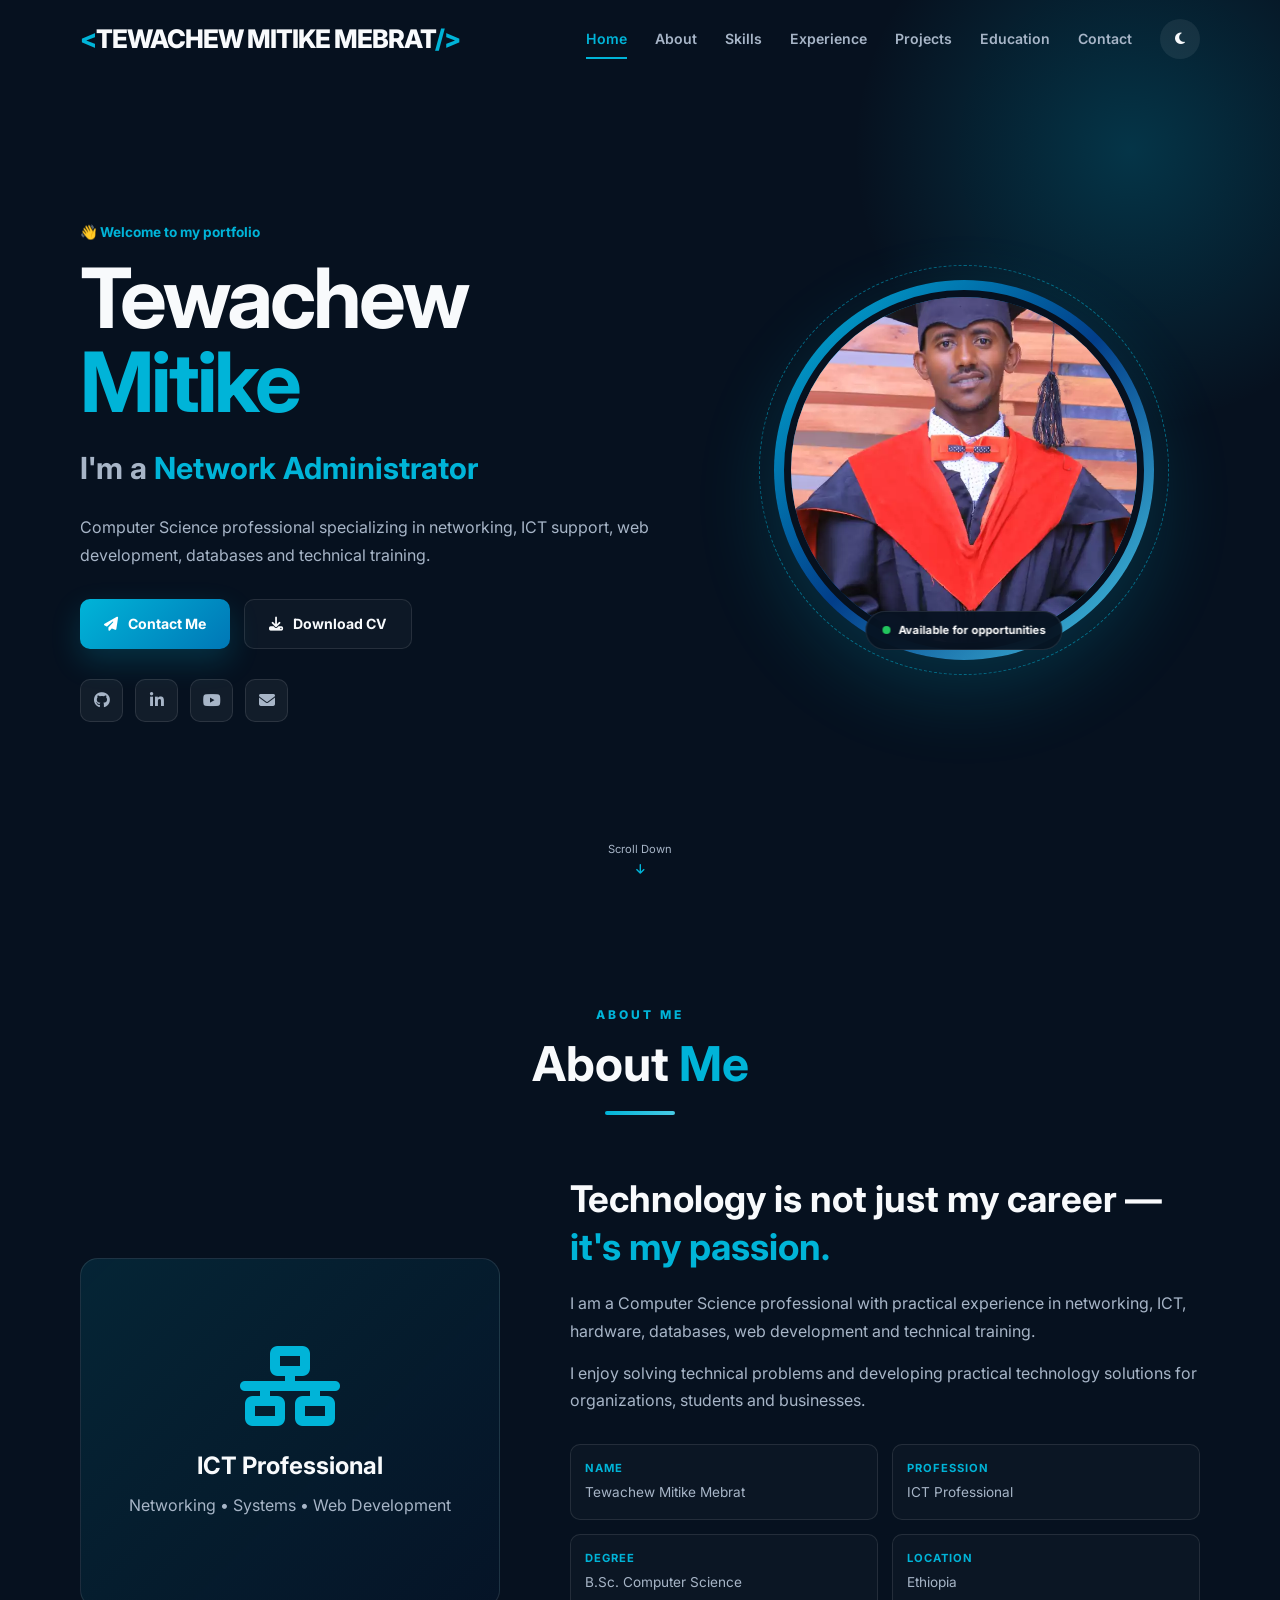
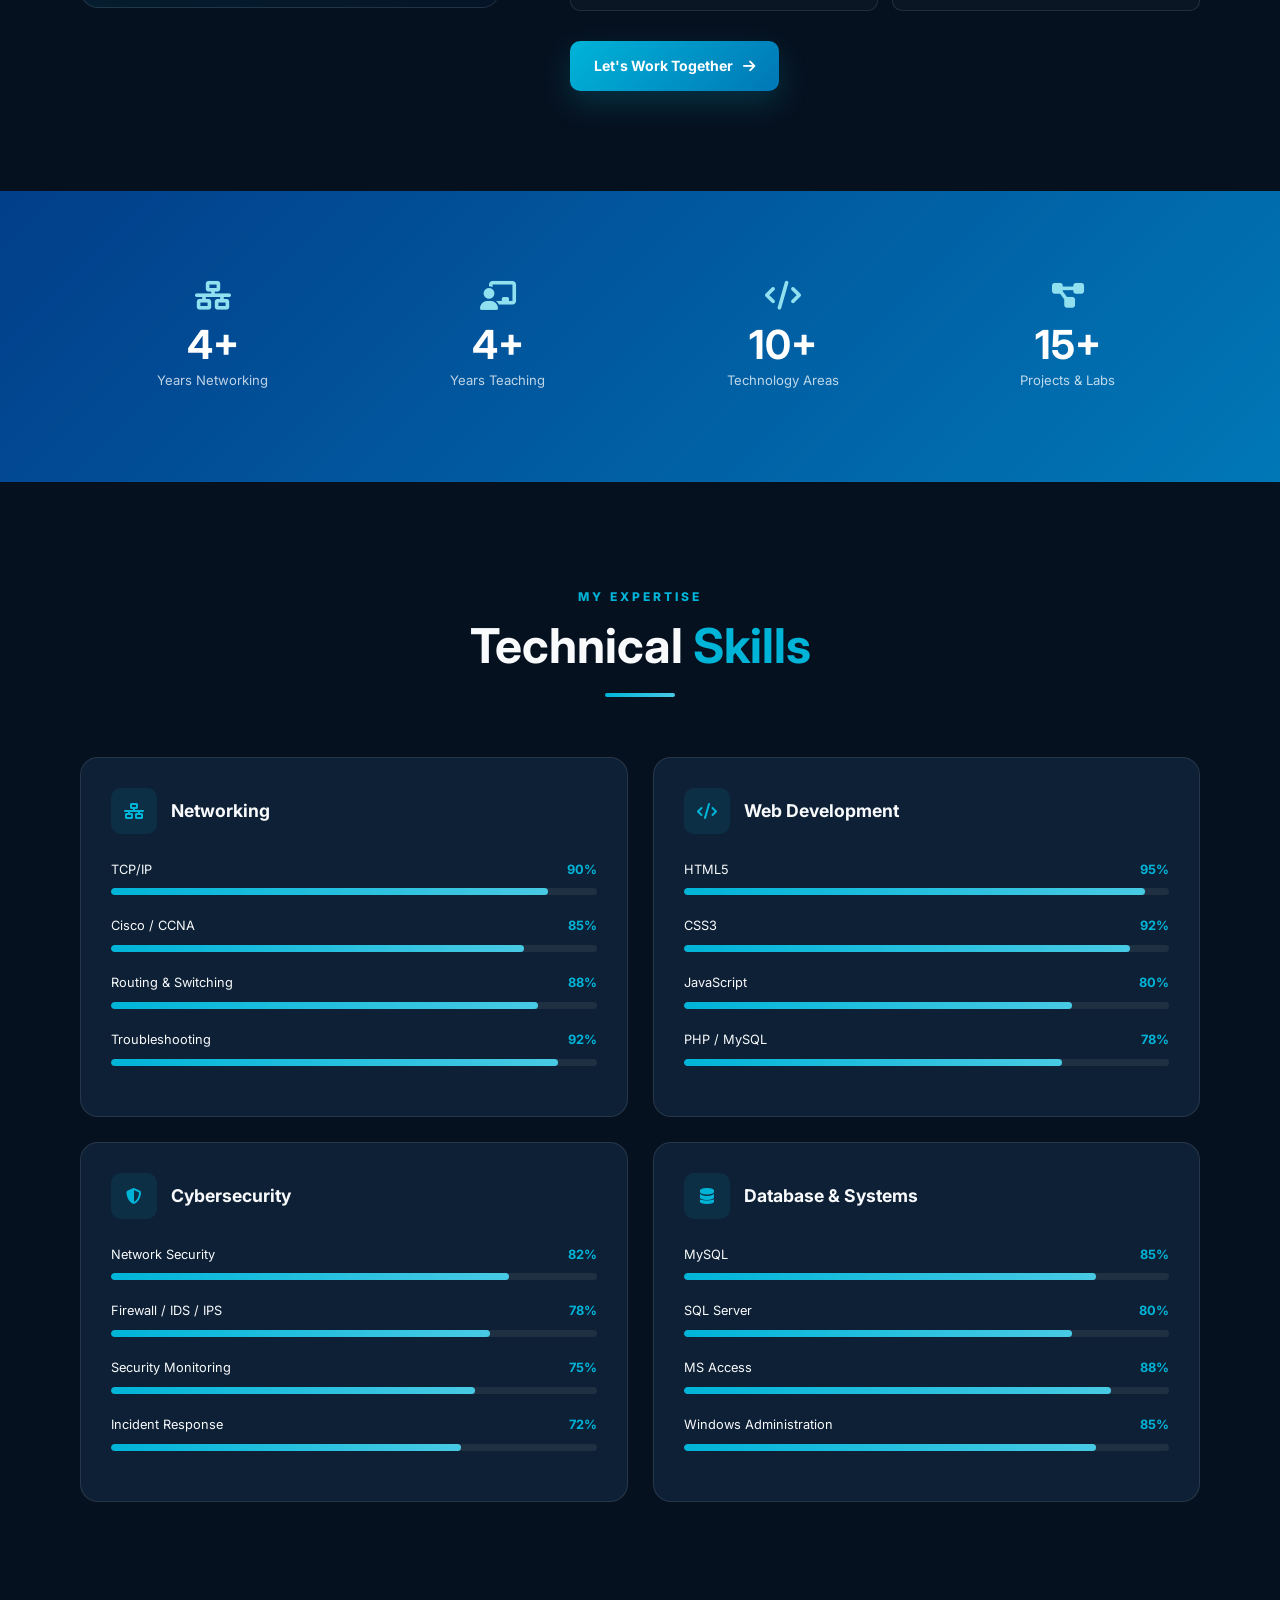
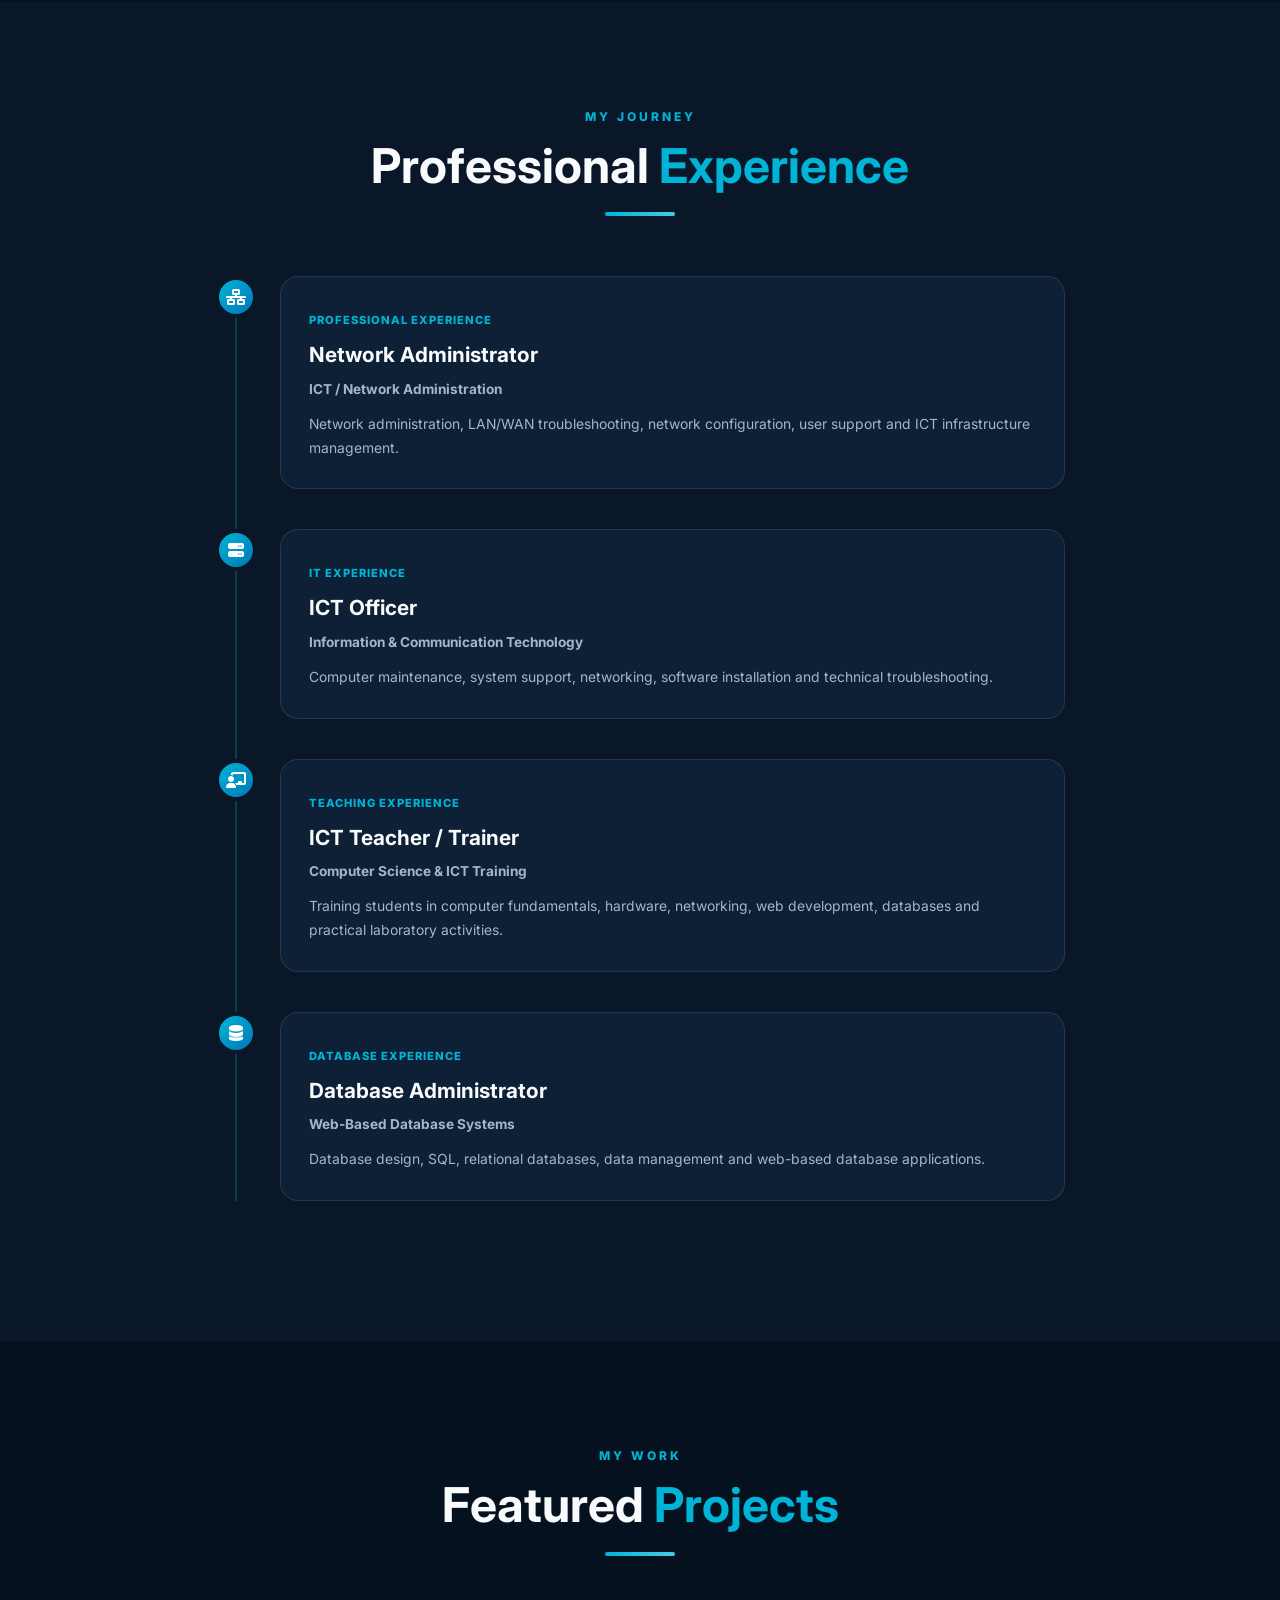
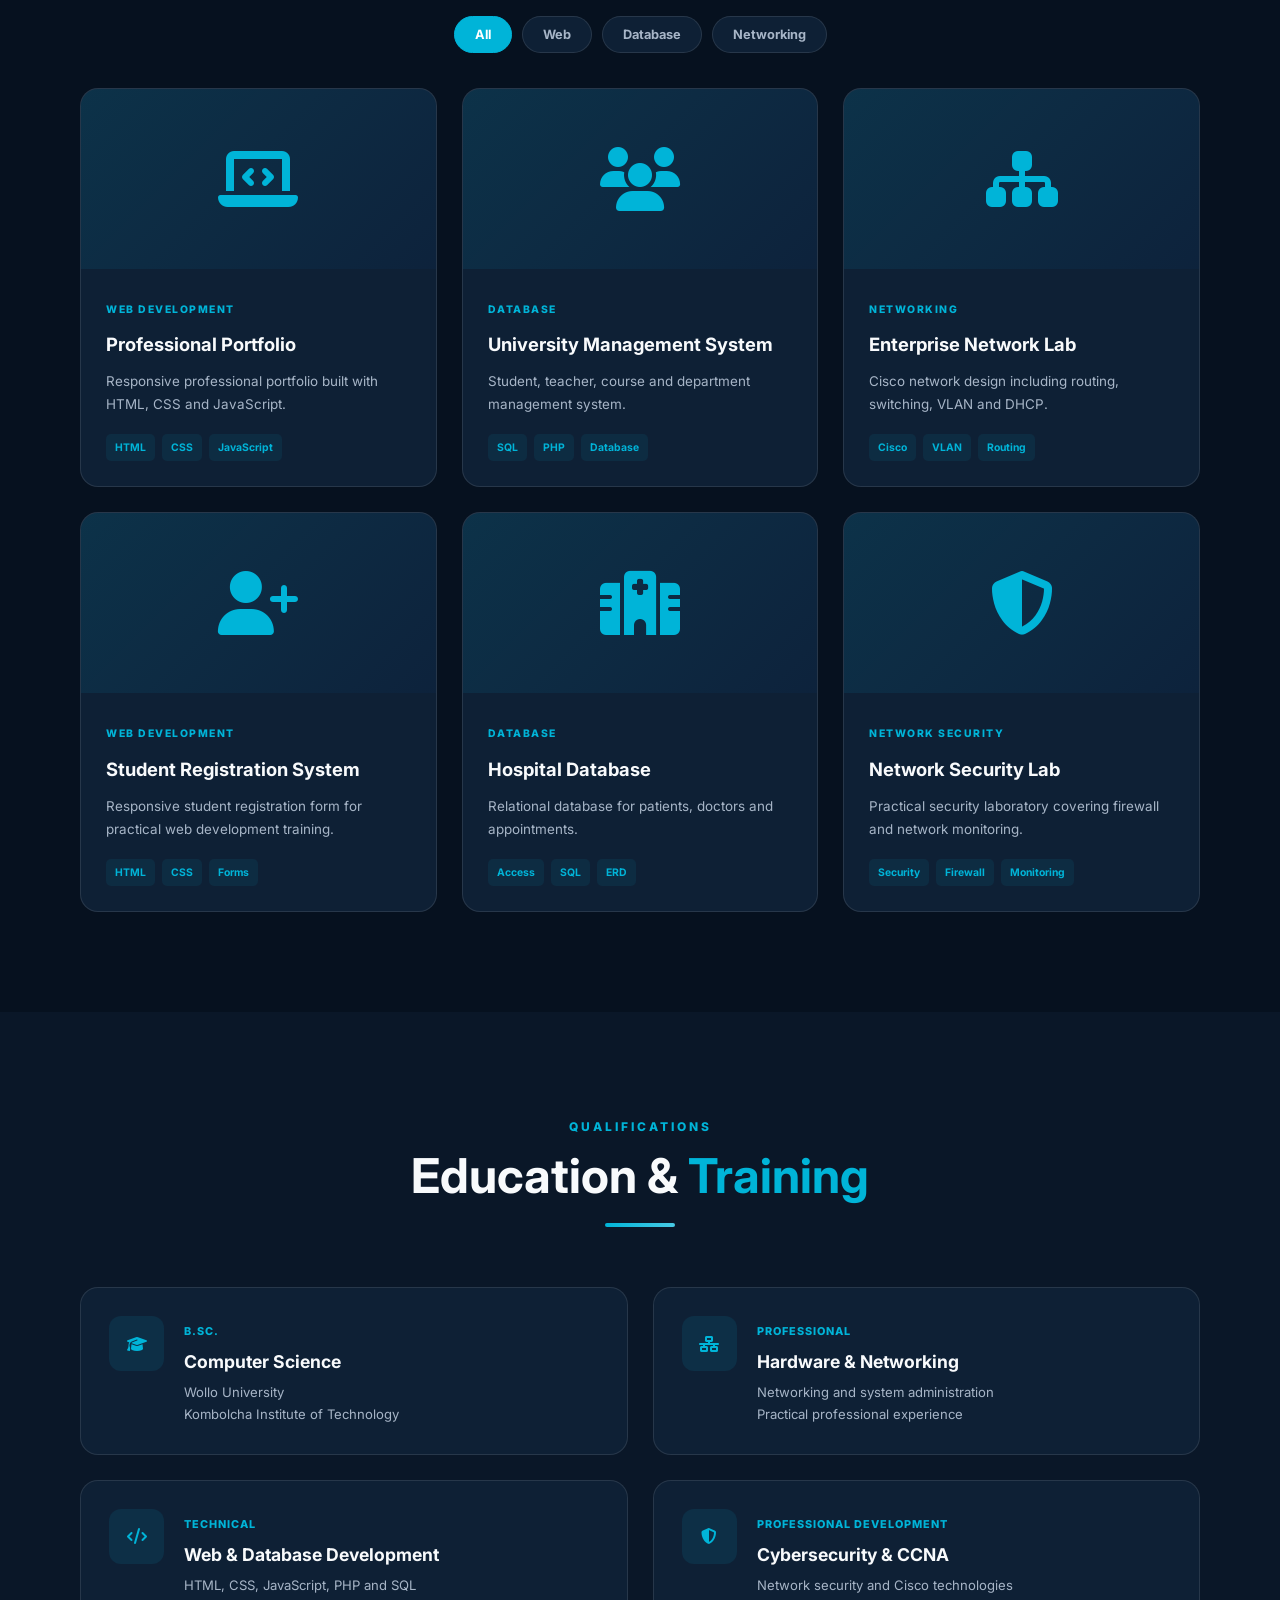
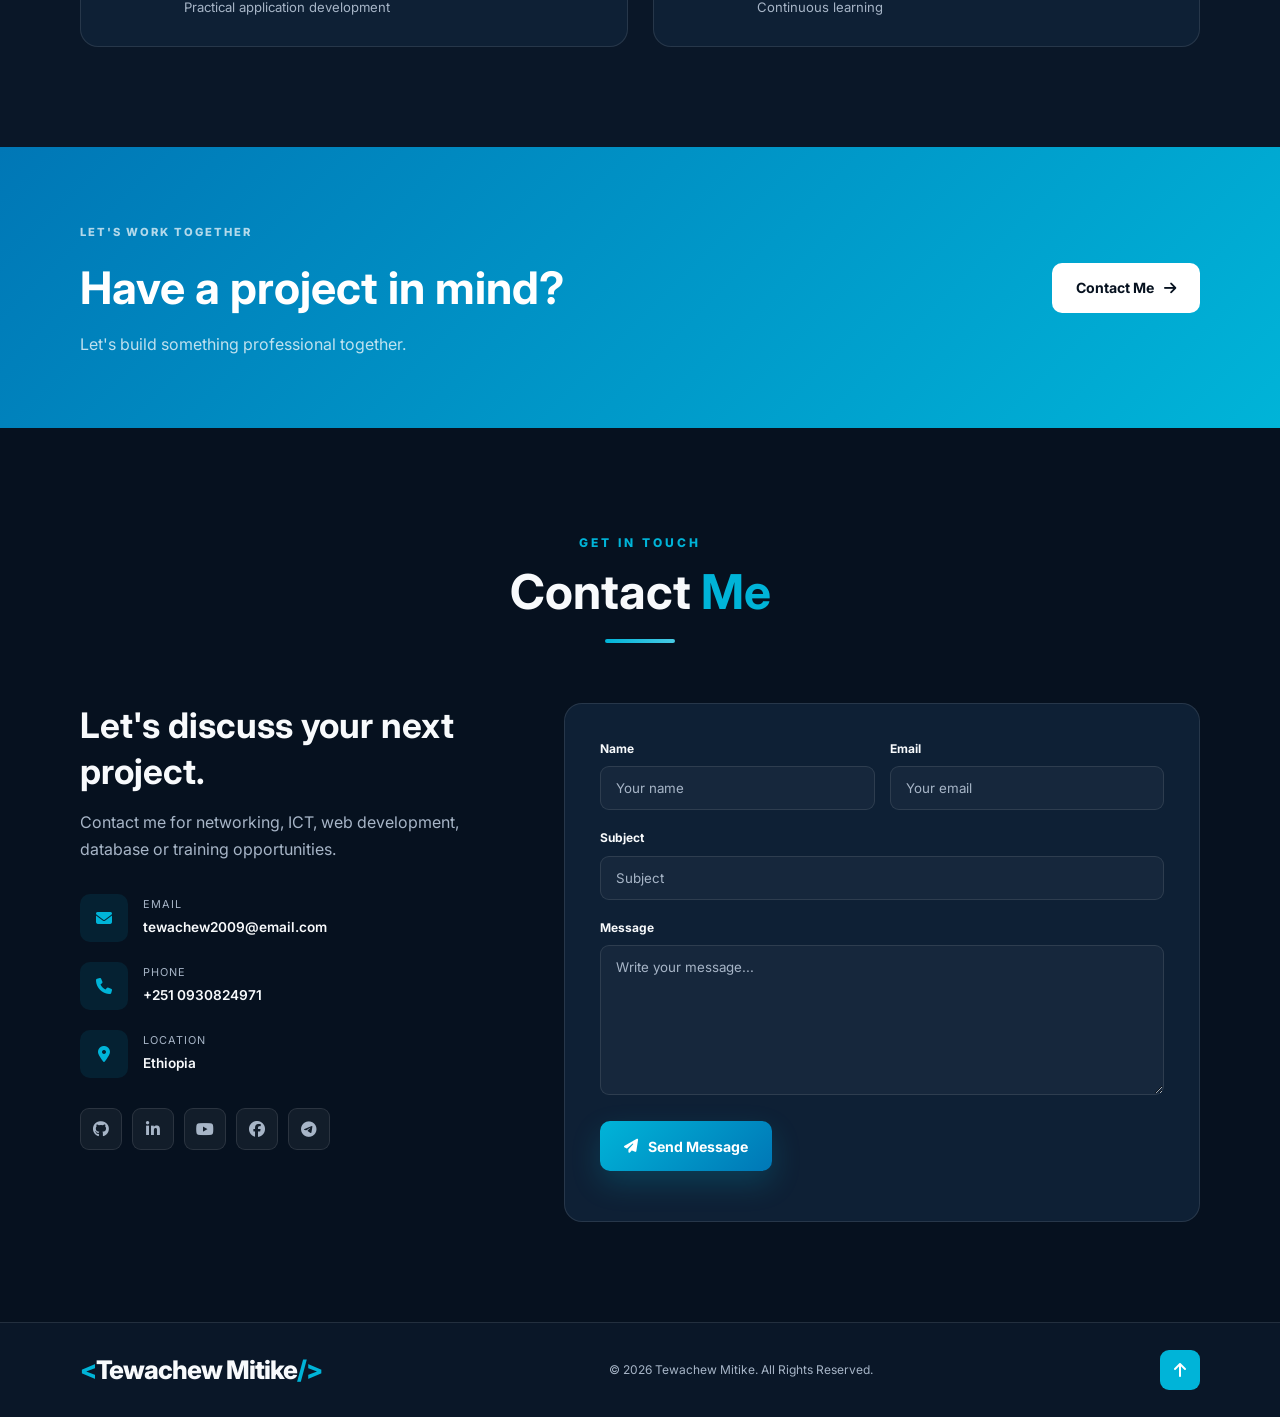
==== commit c9226394: "Update indx.html" ====
--- a/indx.html
+++ b/indx.html
@@ -11,7 +11,7 @@
 
     <meta name="author" content="Tewachew Mitike">
 
-    <title>Tewachew Mitike | ICT Professional</title>
+    <title>Tewachew Mitike Mebrat | ICT Professional</title>
 
     <!-- Google Font -->
     <link rel="preconnect" href="https://fonts.googleapis.com">
@@ -46,7 +46,7 @@
     <nav class="navbar container">
 
         <a href="#home" class="logo">
-            <span>&lt;</span>TM<span>/&gt;</span>
+            <span>&lt;</span>TEWACHEW MITIKE MEBRAT<span>/&gt;</span>
         </a>
 
         <div class="nav-menu" id="navMenu">
@@ -268,7 +268,7 @@
 
                     <div>
                         <strong>Name</strong>
-                        <span>Tewachew Mitike</span>
+                        <span>Tewachew Mitike Mebrat </span>
                     </div>
 
                     <div>
--- a/style.css
+++ b/style.css
@@ -799,6 +799,15 @@
 
     z-index: -1;
 }
+.profile-img {
+    width: 150px;           
+    height: 150px;          
+    border-radius: 50%;     
+    object-fit: cover;      
+    border: 3px solid #0056b3; 
+    box-shadow: 0 4px 8px rgba(0, 0, 0, 0.1); 
+    margin-bottom: 20px;
+}
 
 
 @keyframes rotate {
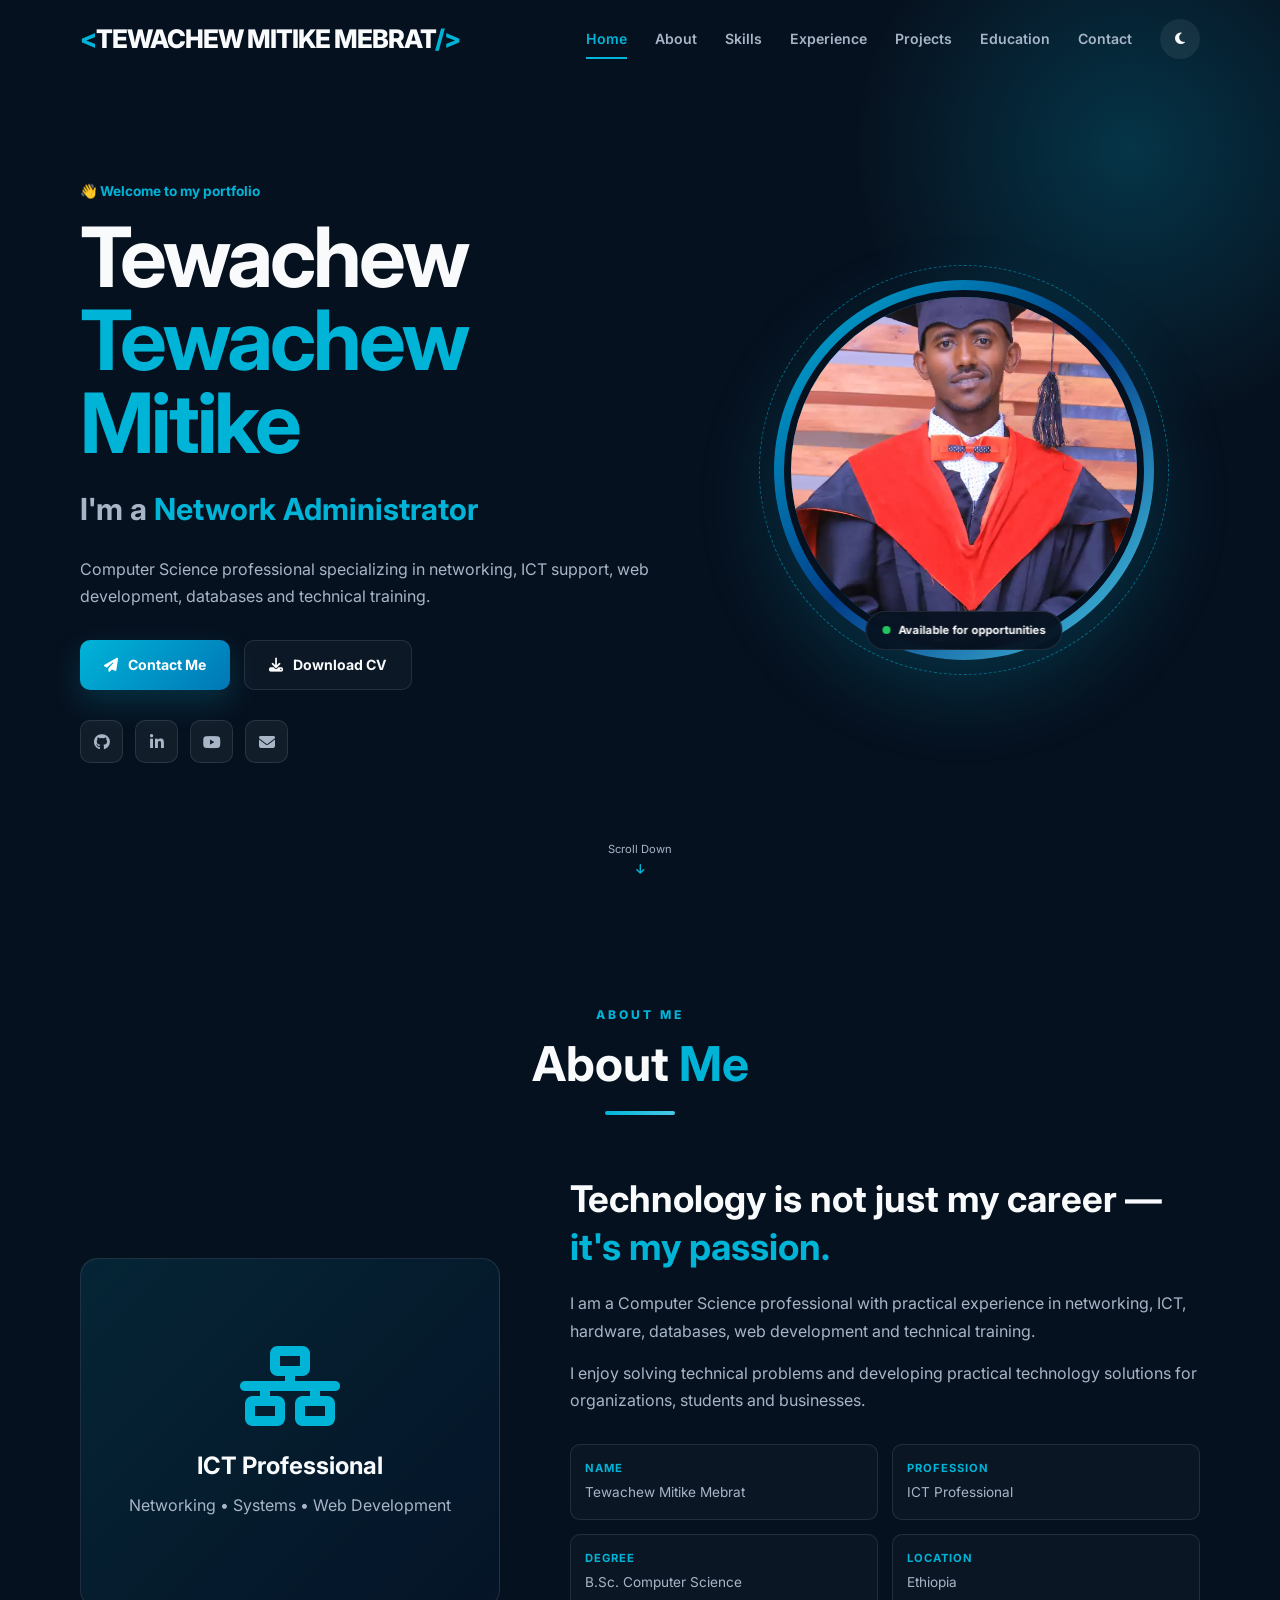
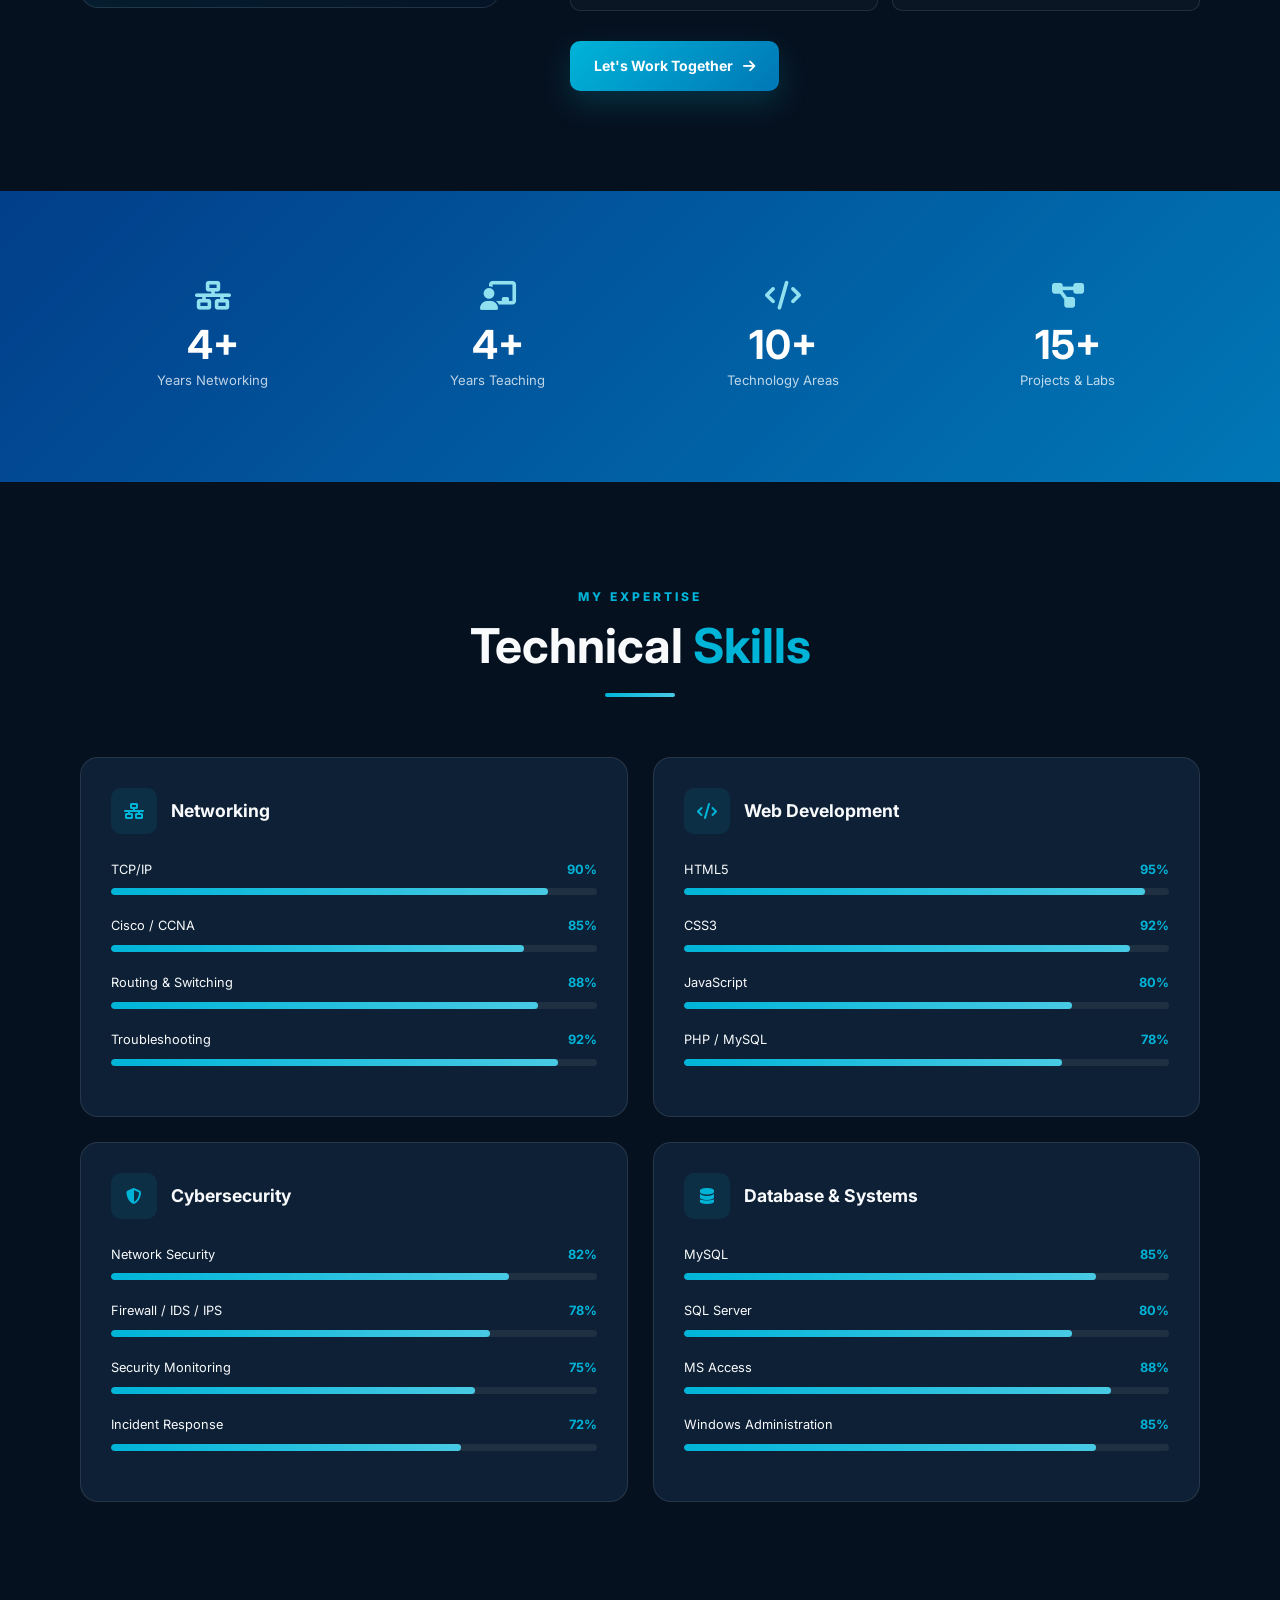
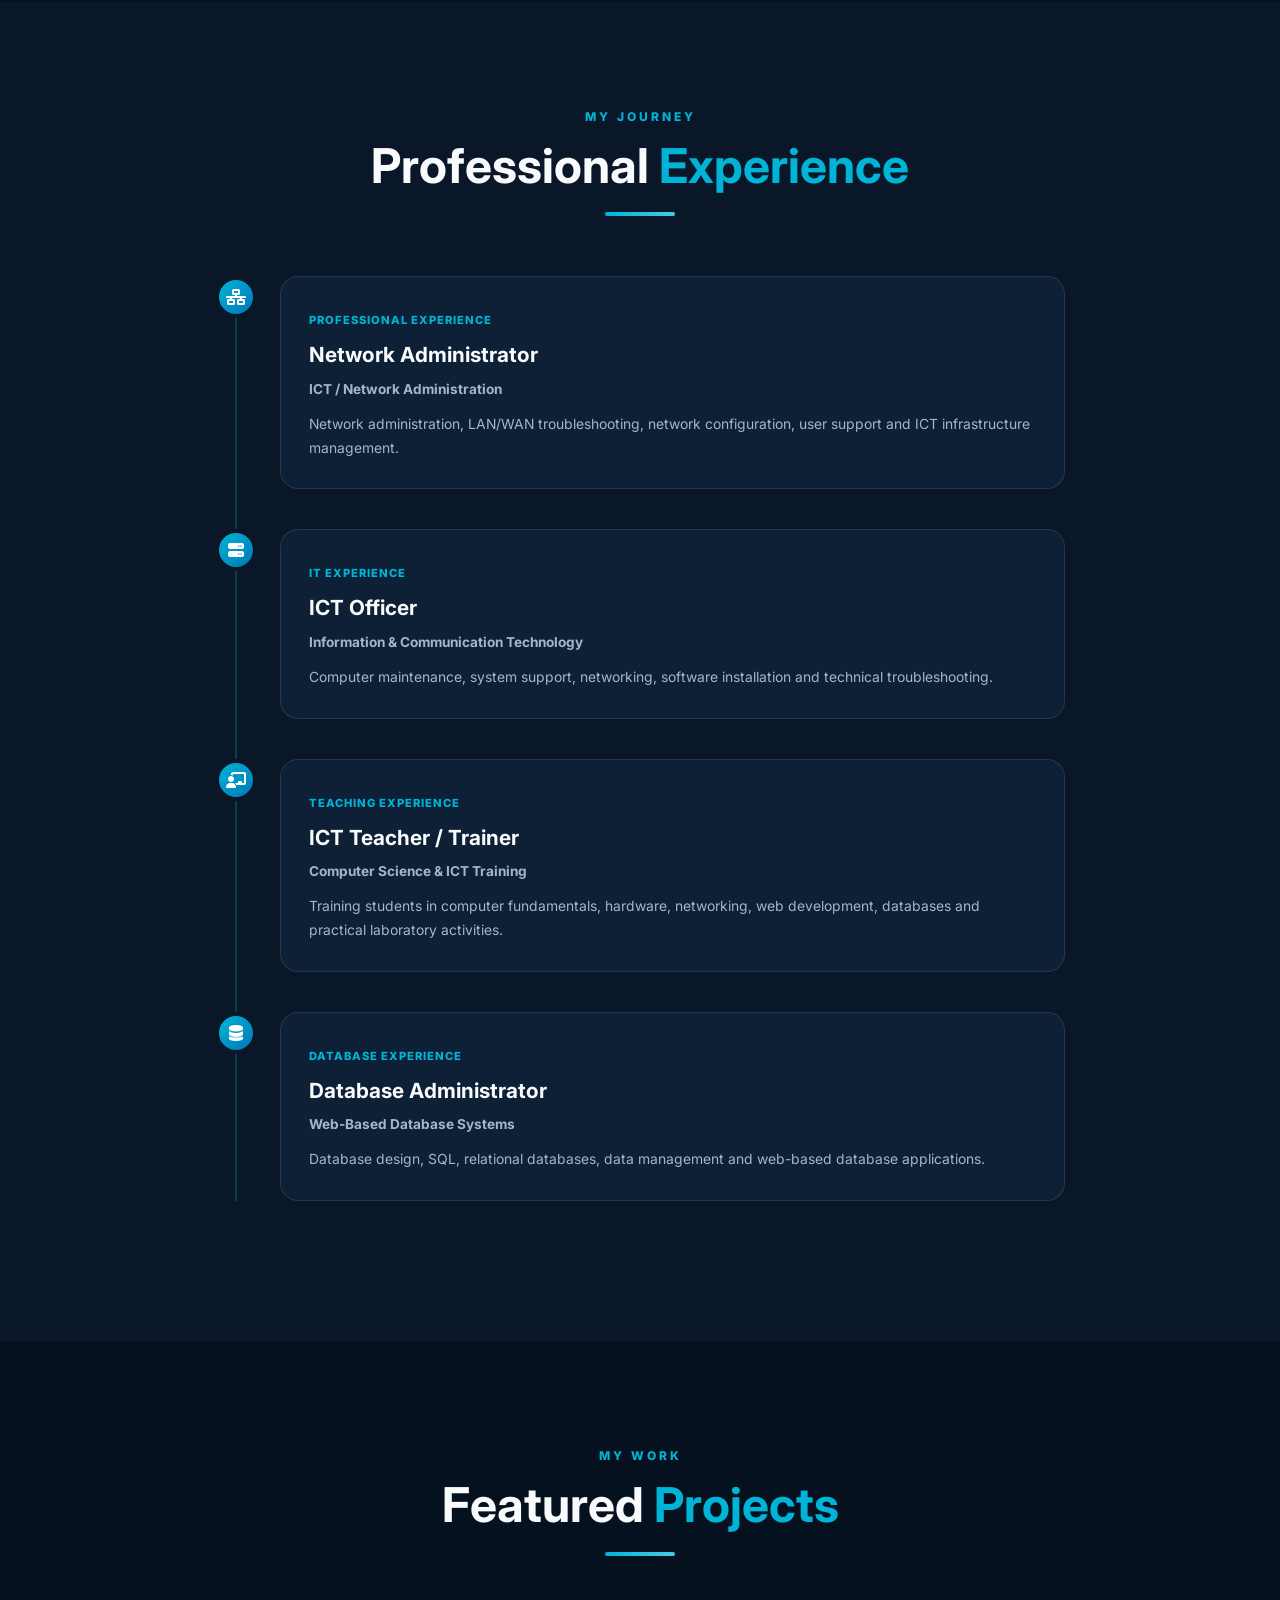
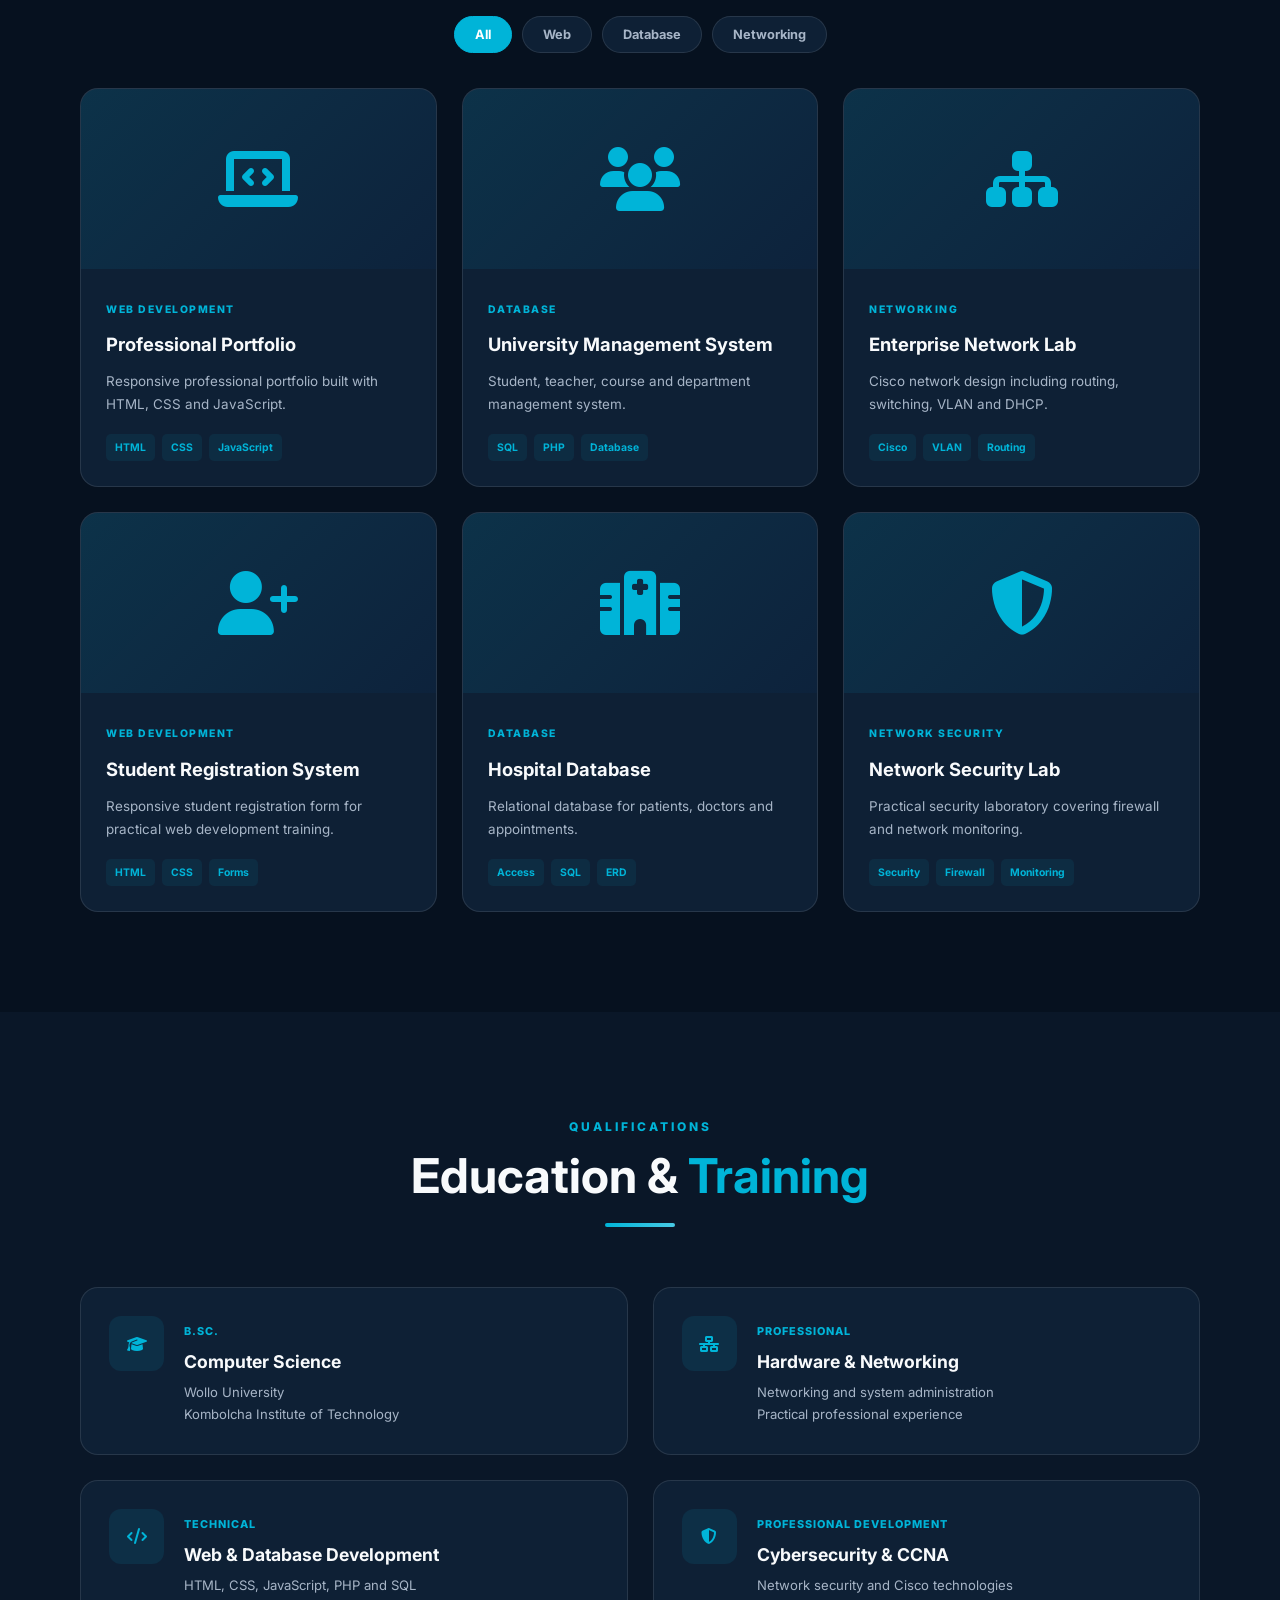
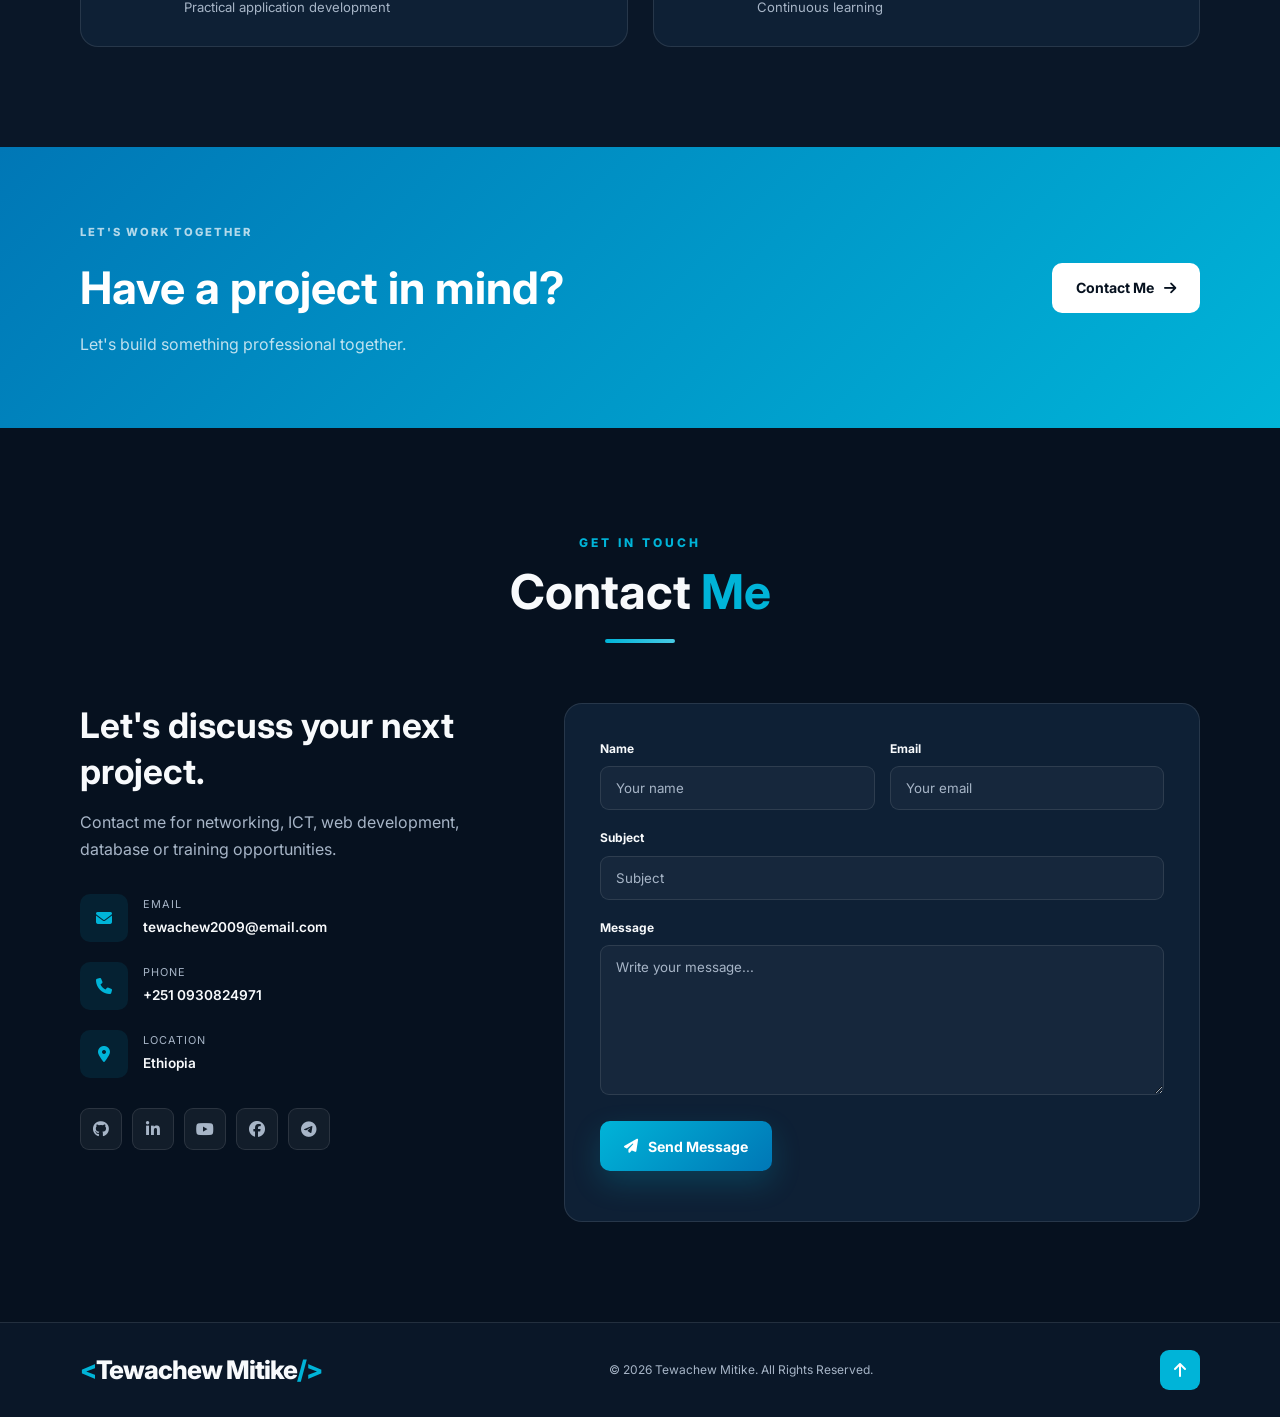
==== commit 03145d8a: "Update print statement from 'Hello' to 'Goodbye'" ====
--- a/indx.html
+++ b/indx.html
@@ -101,7 +101,7 @@
 
             <h1>
                 Tewachew
-                <span>Mitike</span>
+                <span>  Tewachew Mitike </span>
             </h1>
 
             <h2>
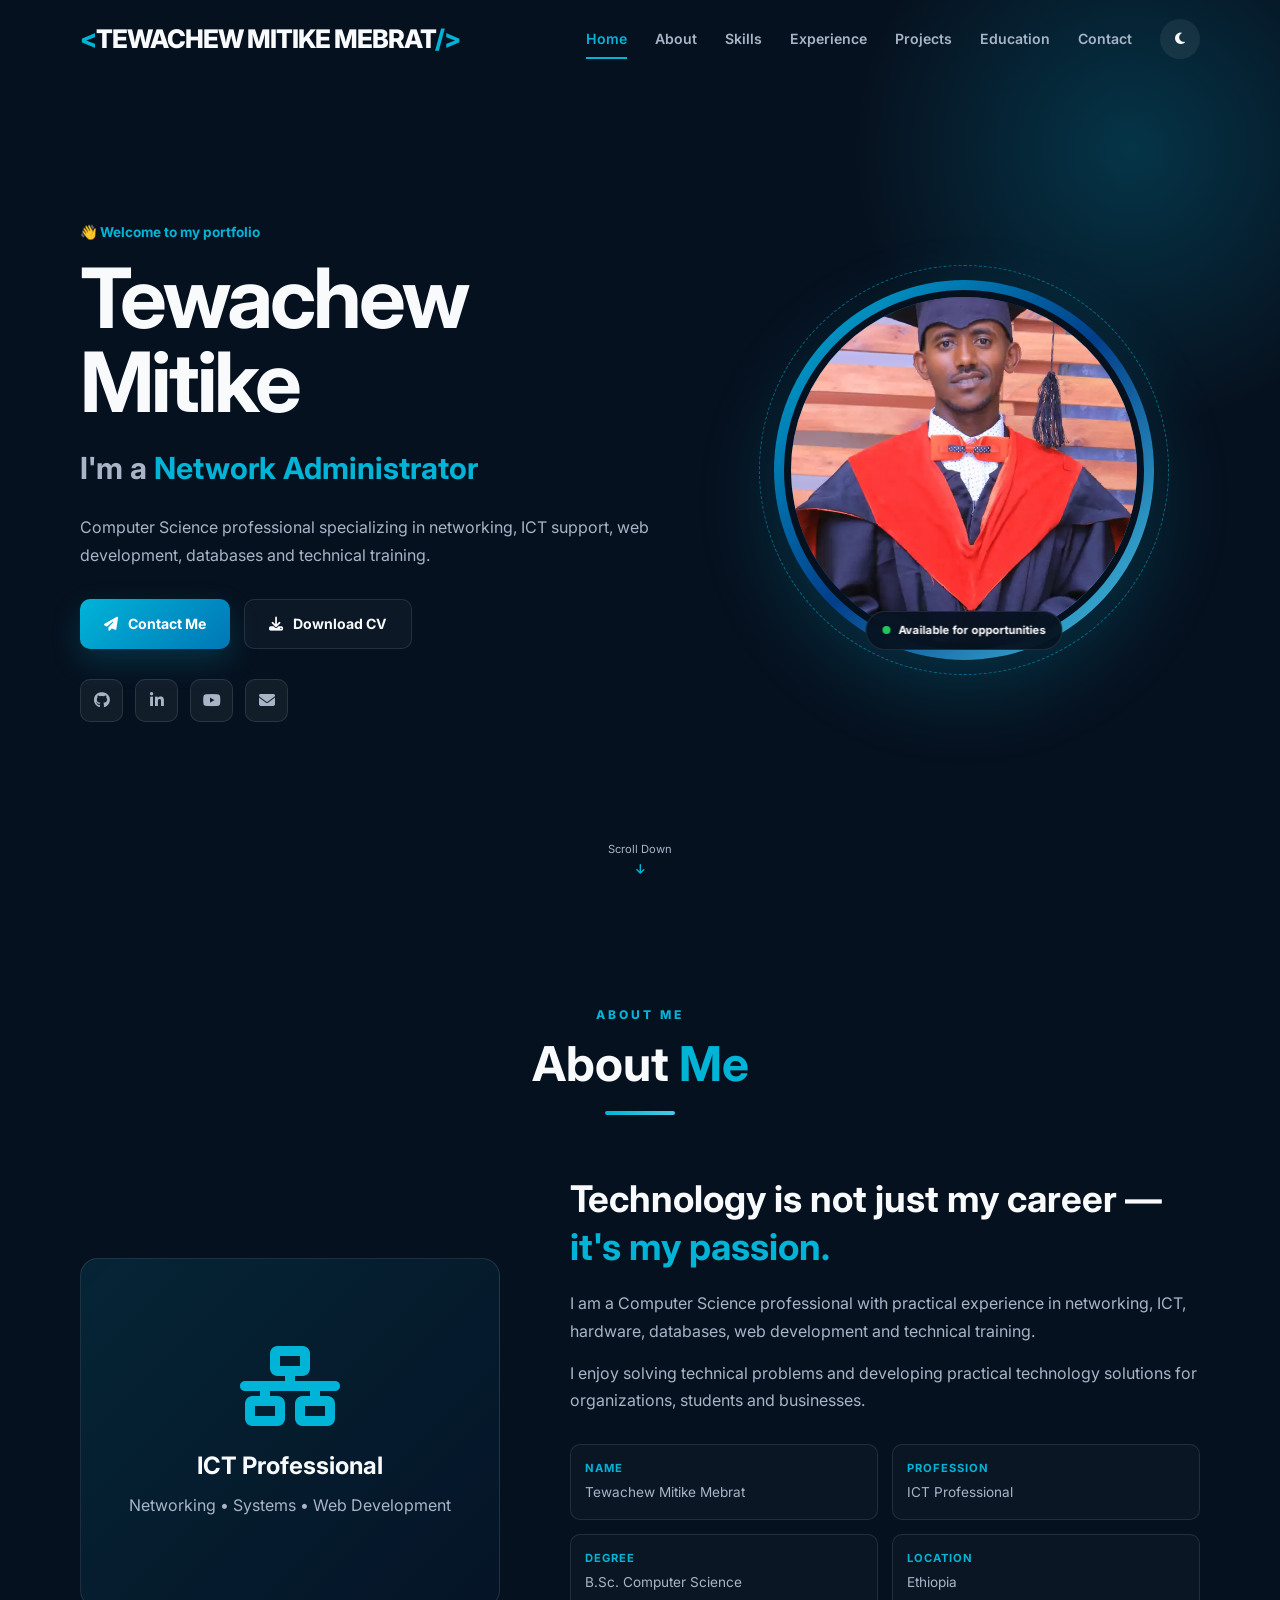
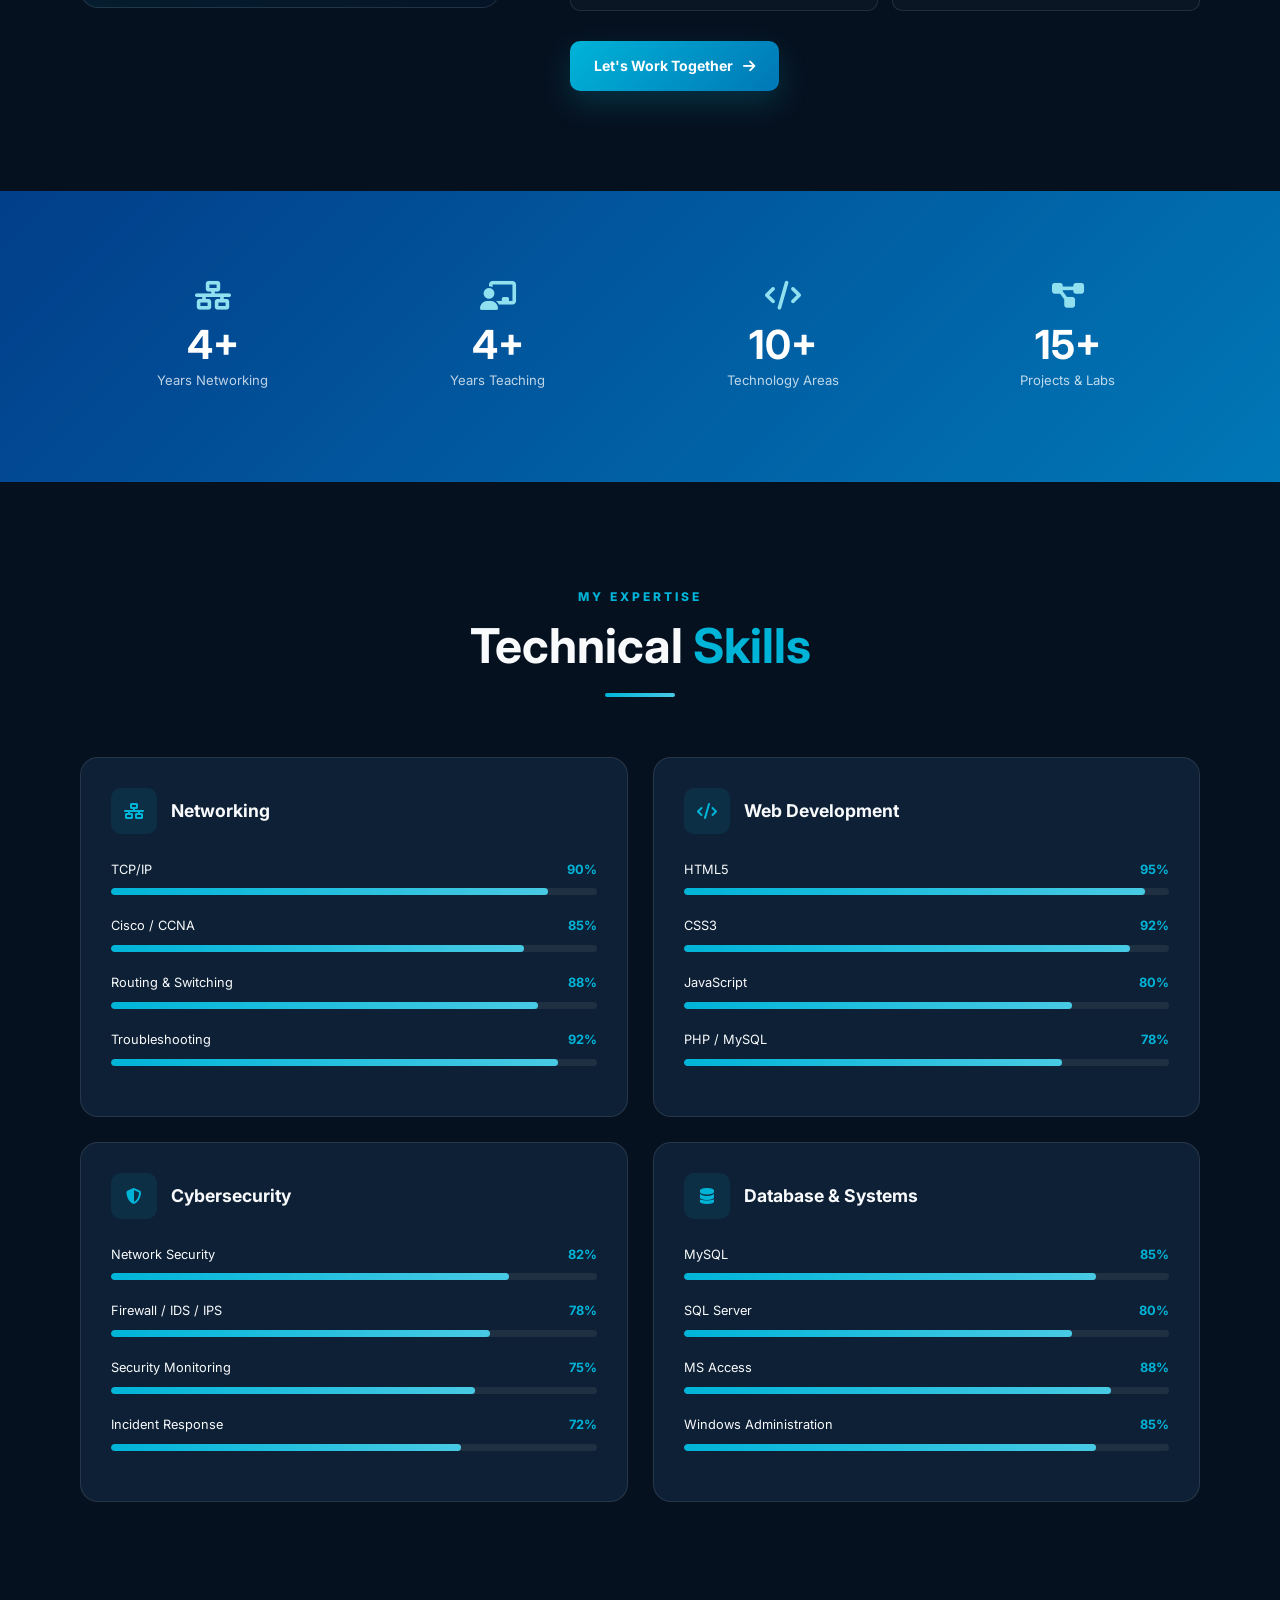
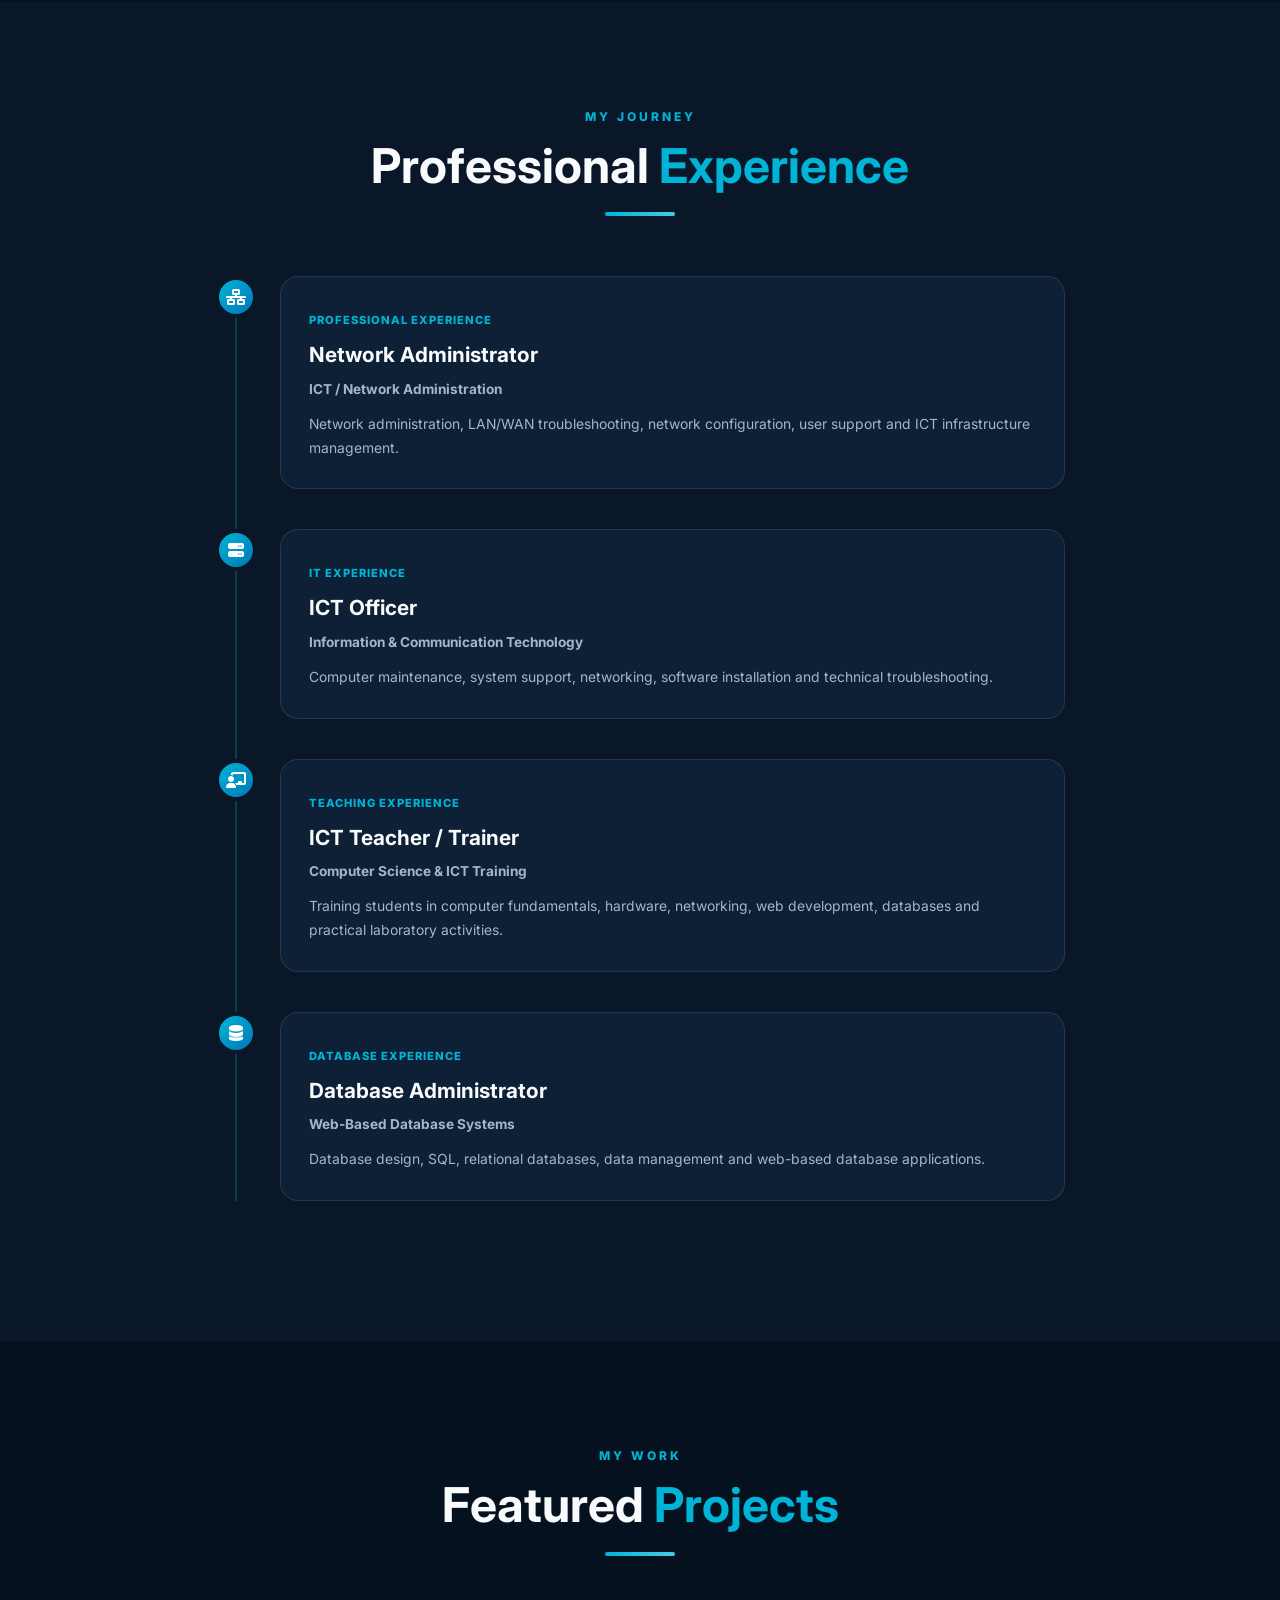
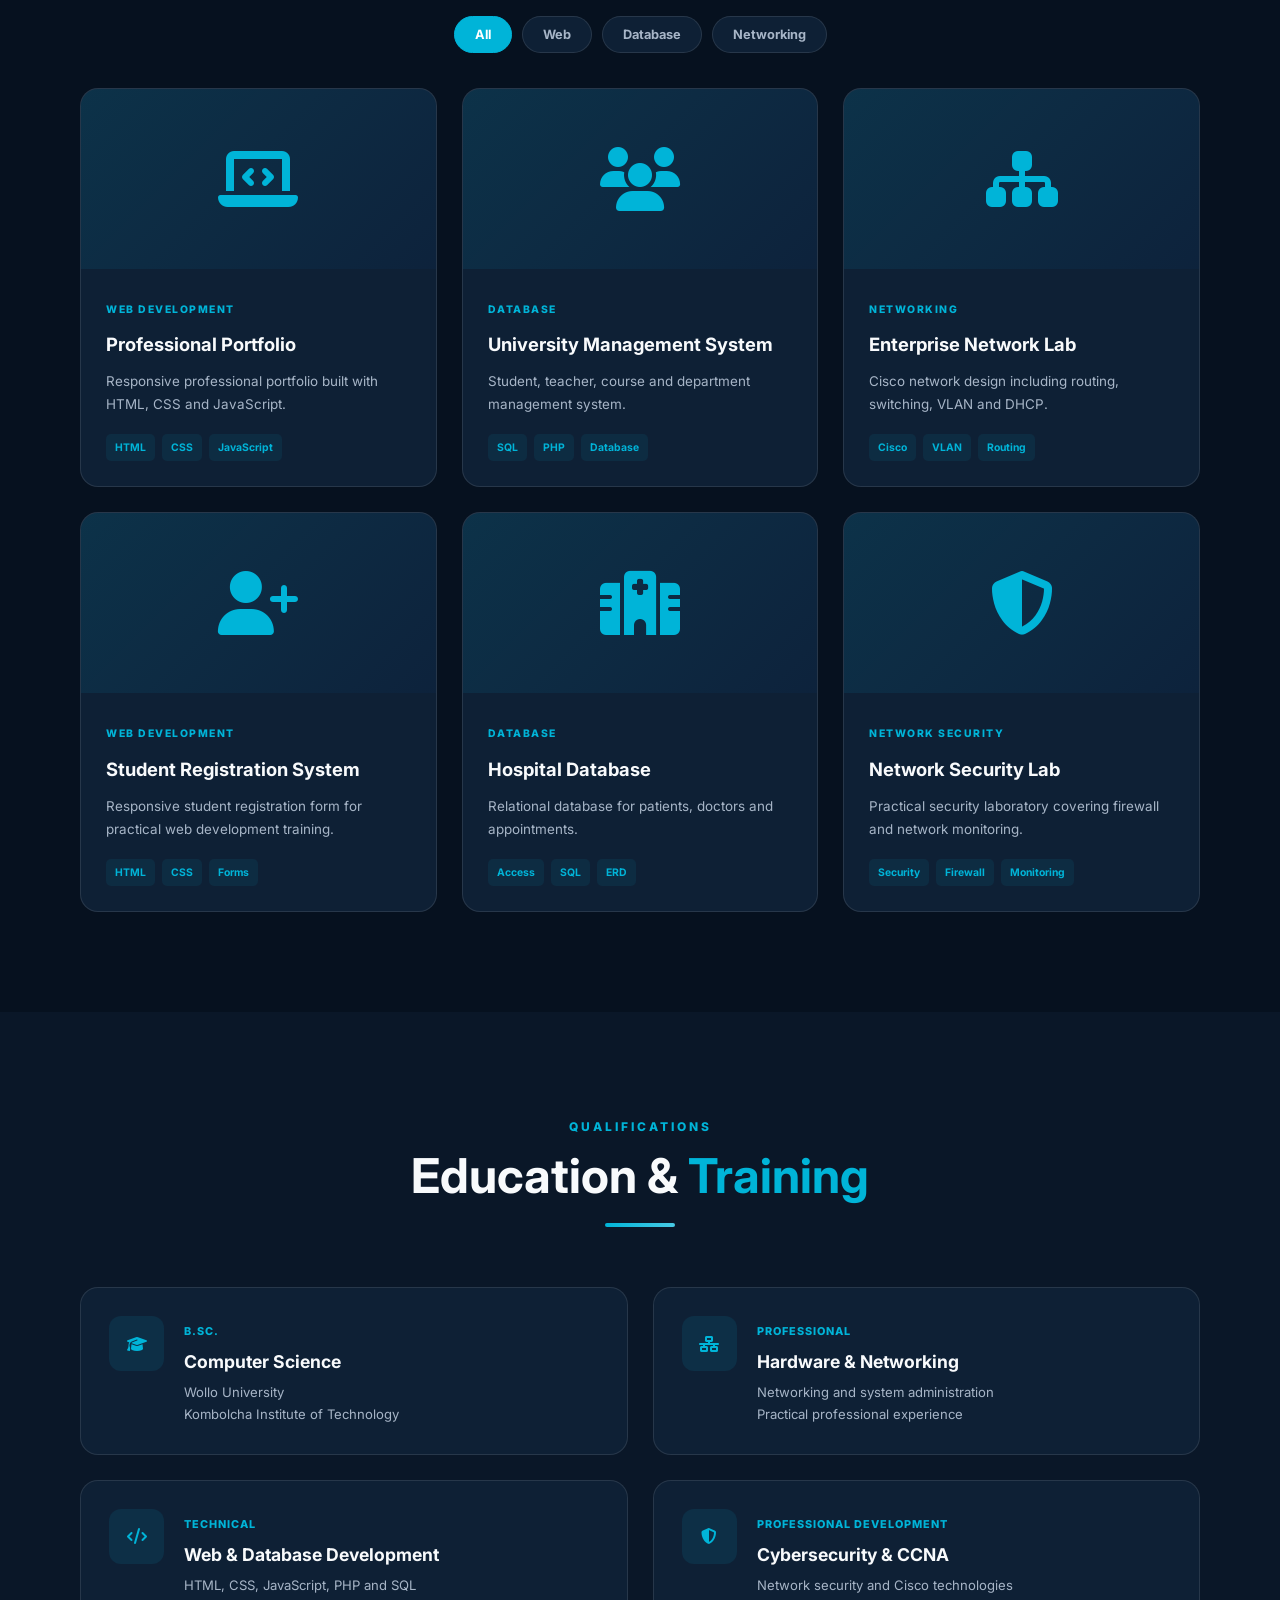
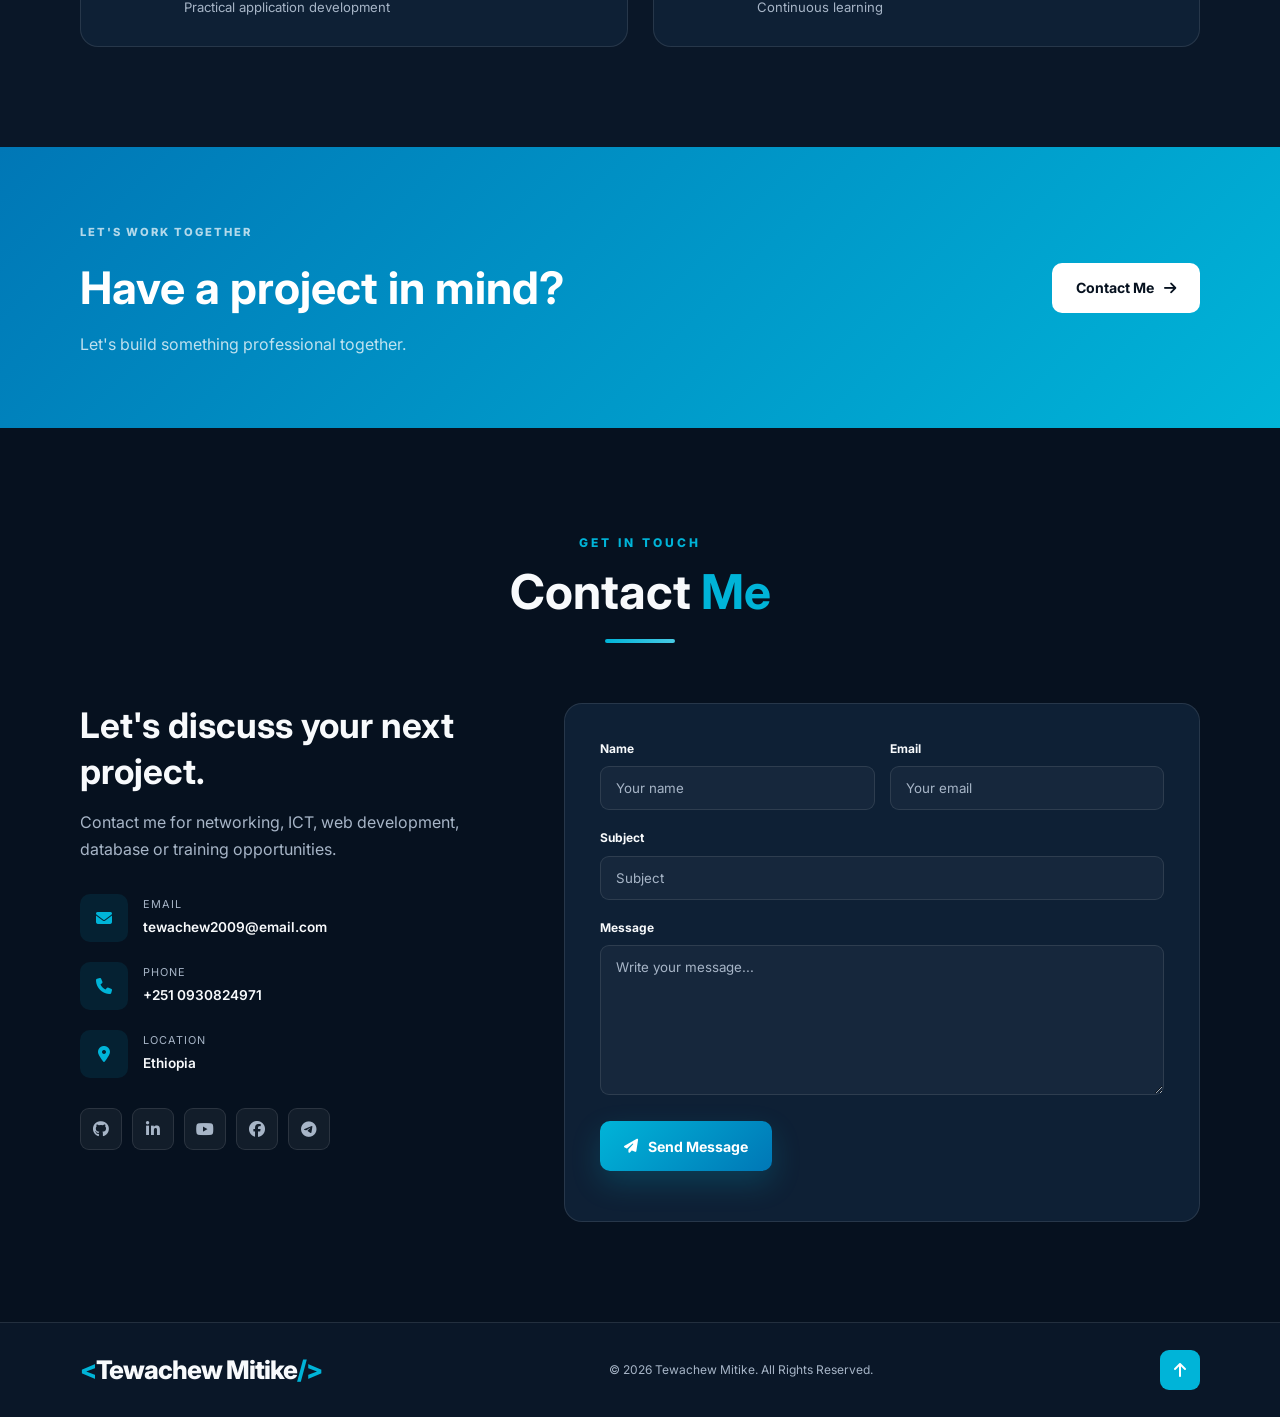
==== commit 67d990ca: "Update indx.html" ====
--- a/indx.html
+++ b/indx.html
@@ -100,8 +100,7 @@
             </span>
 
             <h1>
-                Tewachew
-                <span>  Tewachew Mitike </span>
+          Tewachew Mitike 
             </h1>
 
             <h2>
